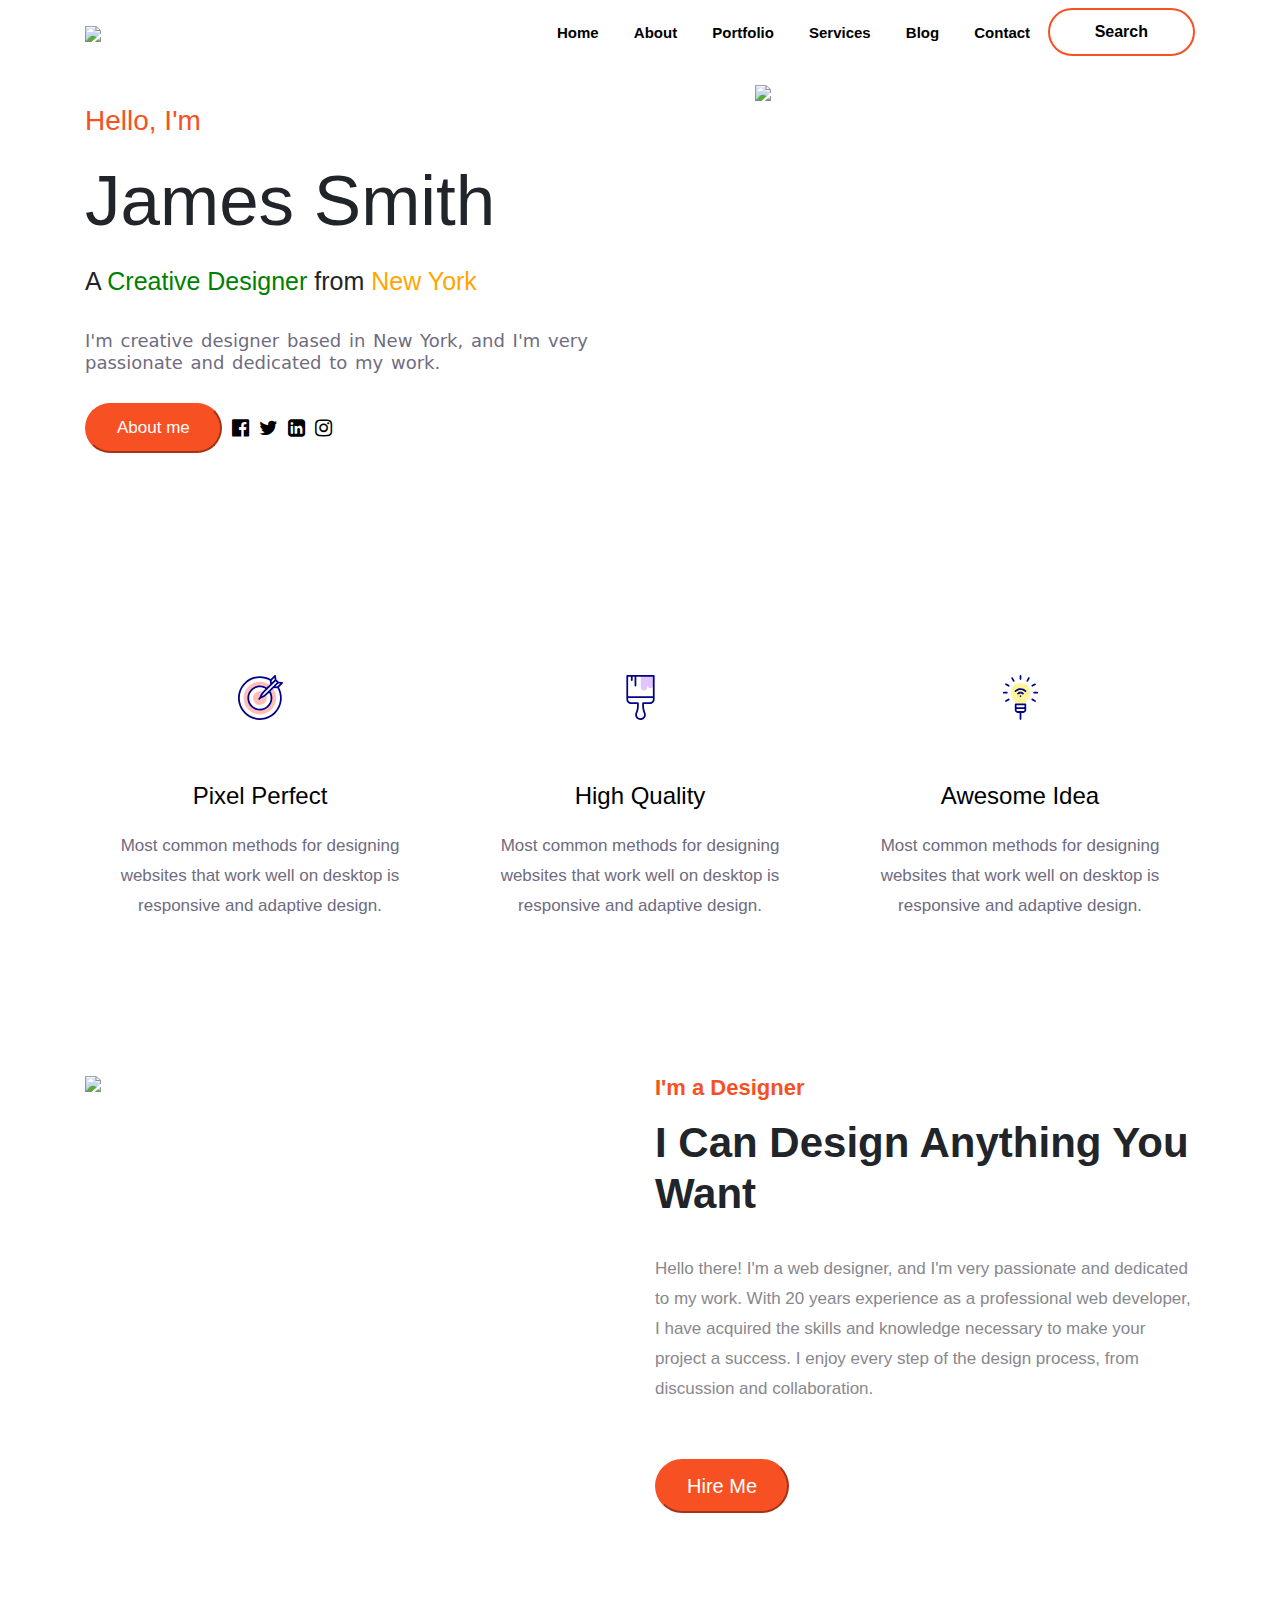
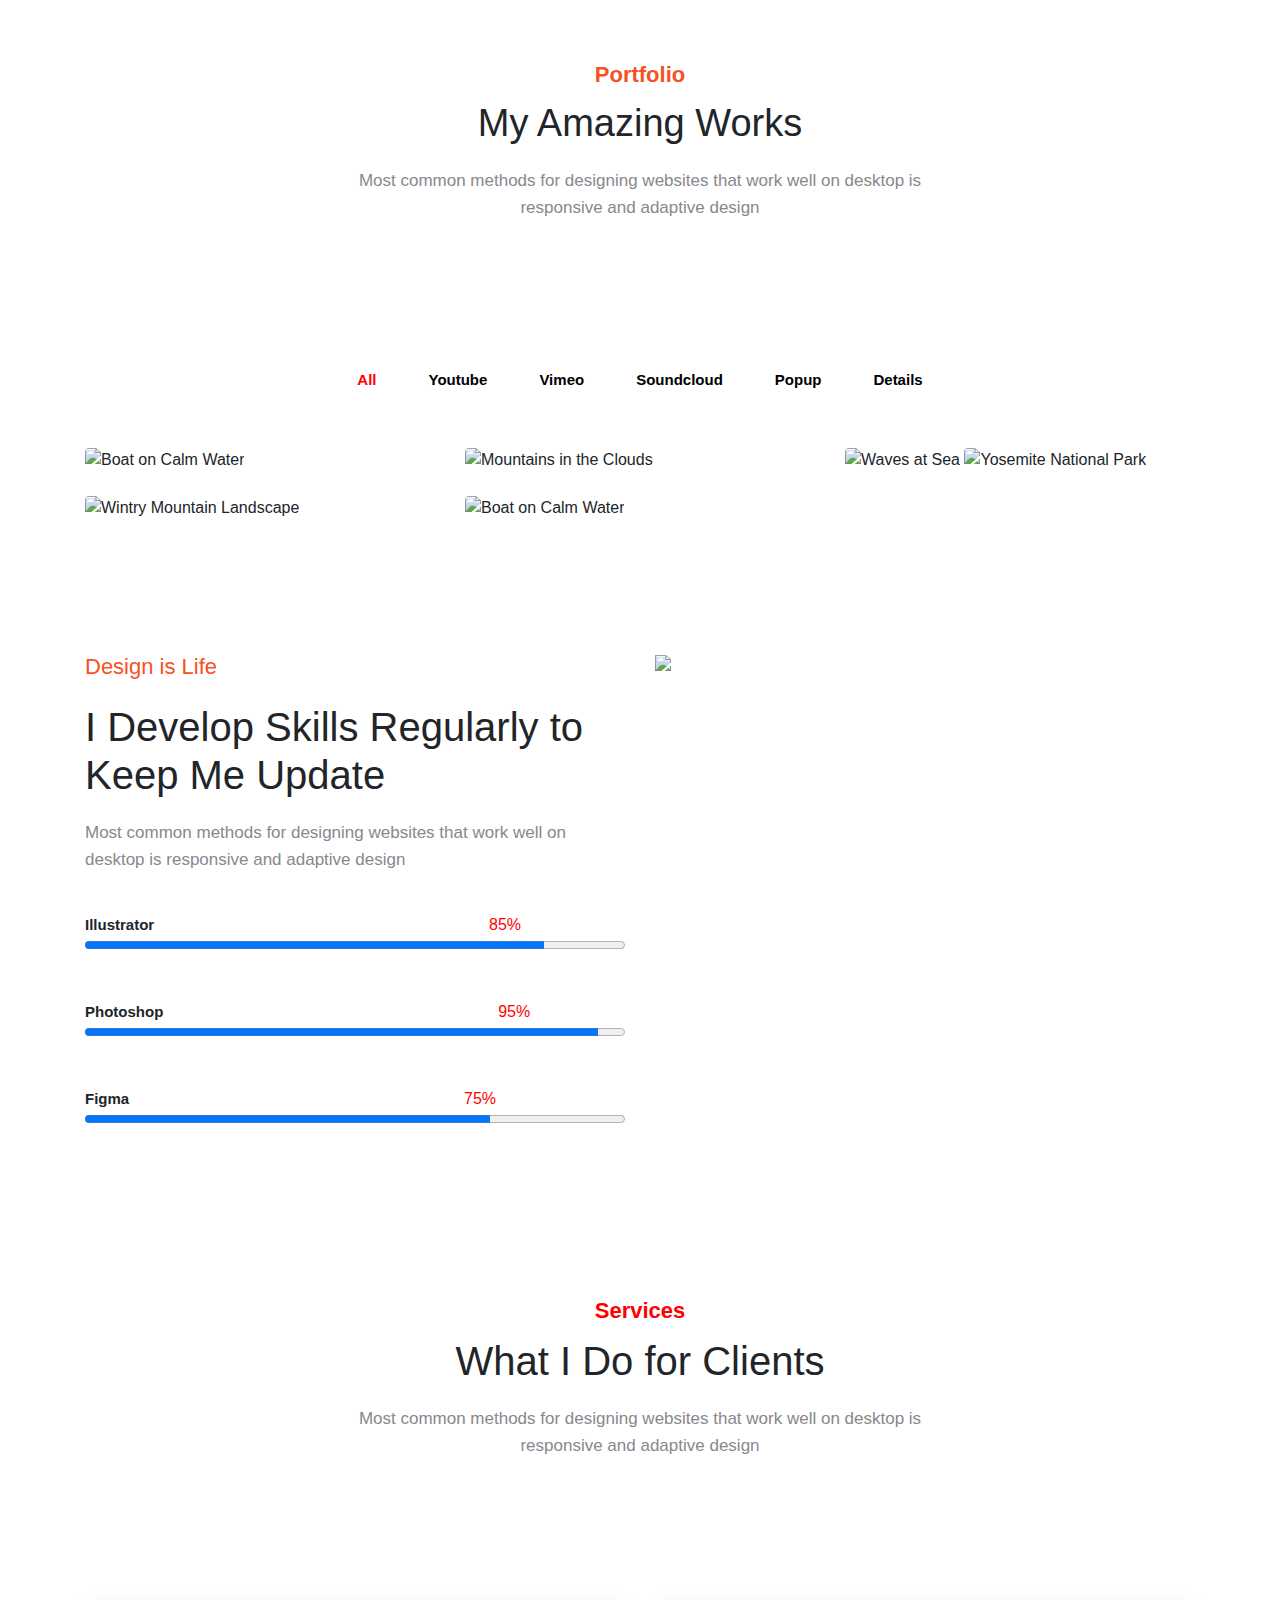
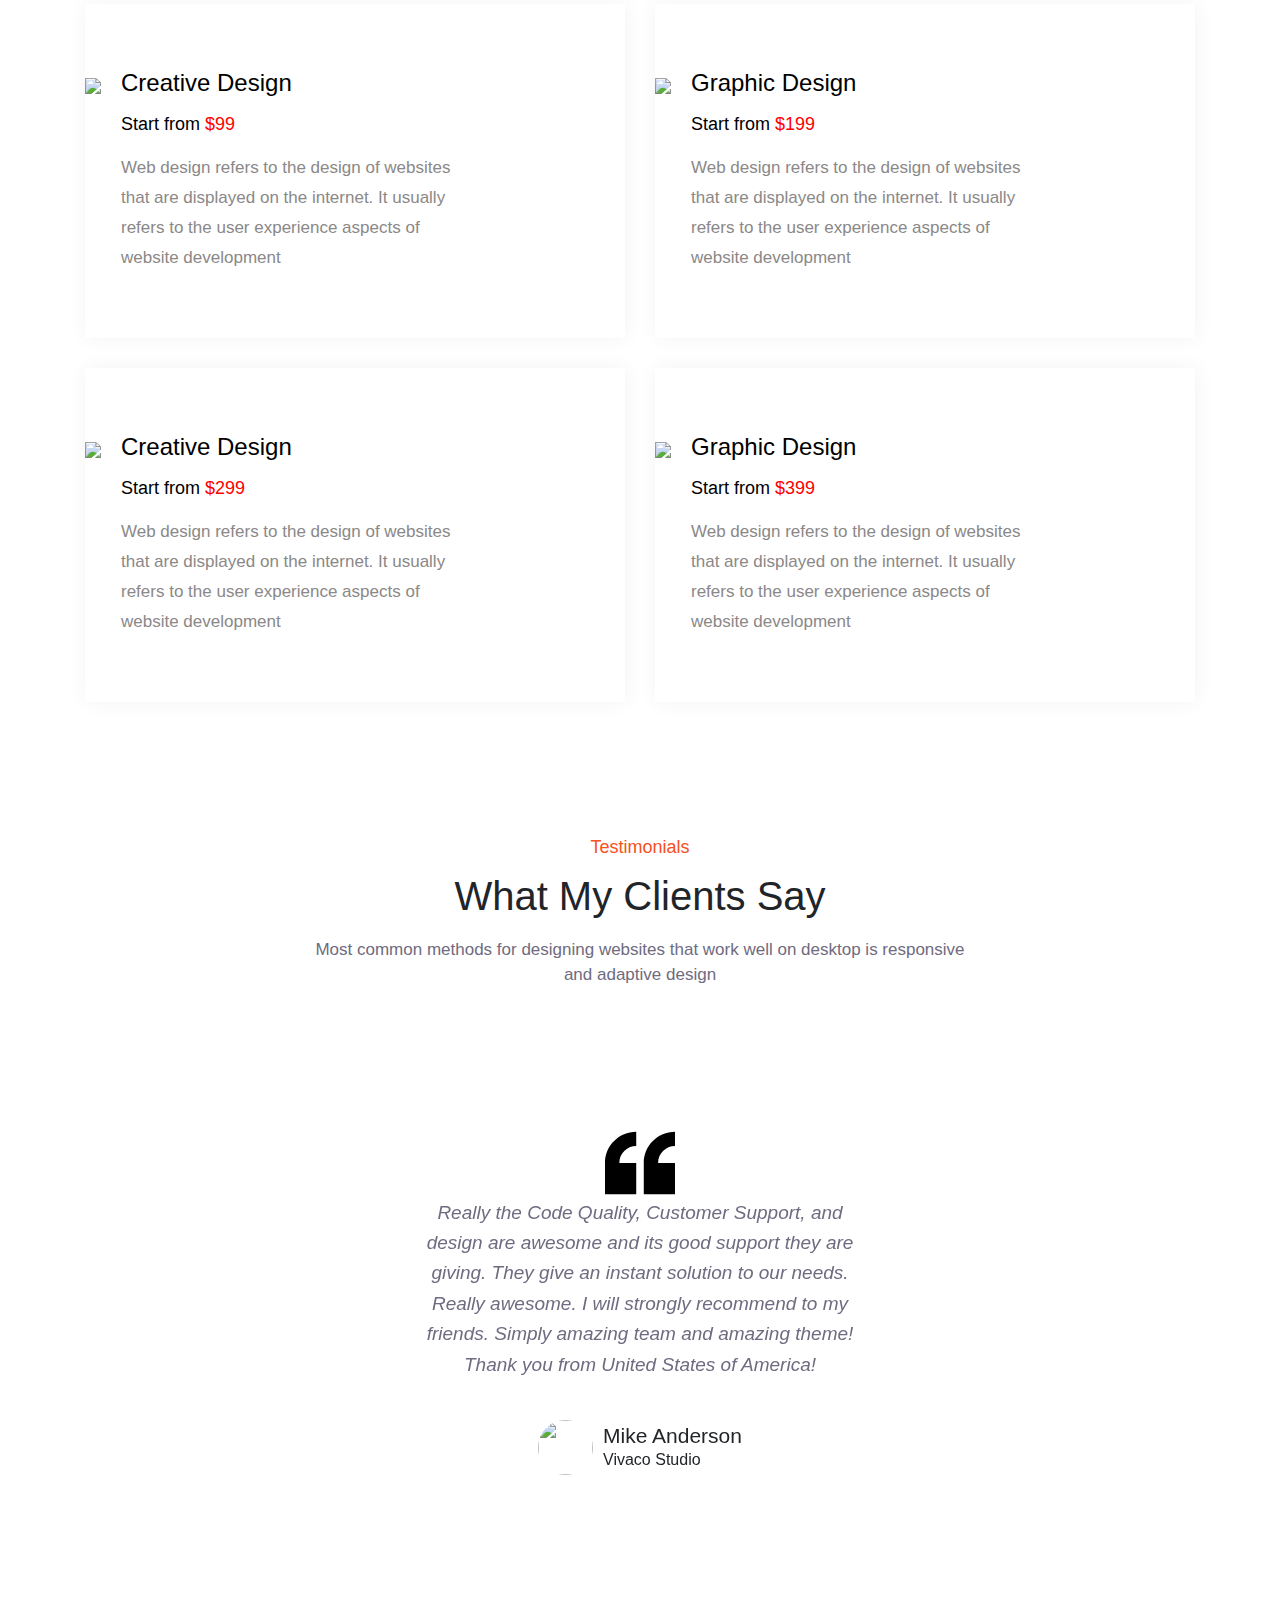
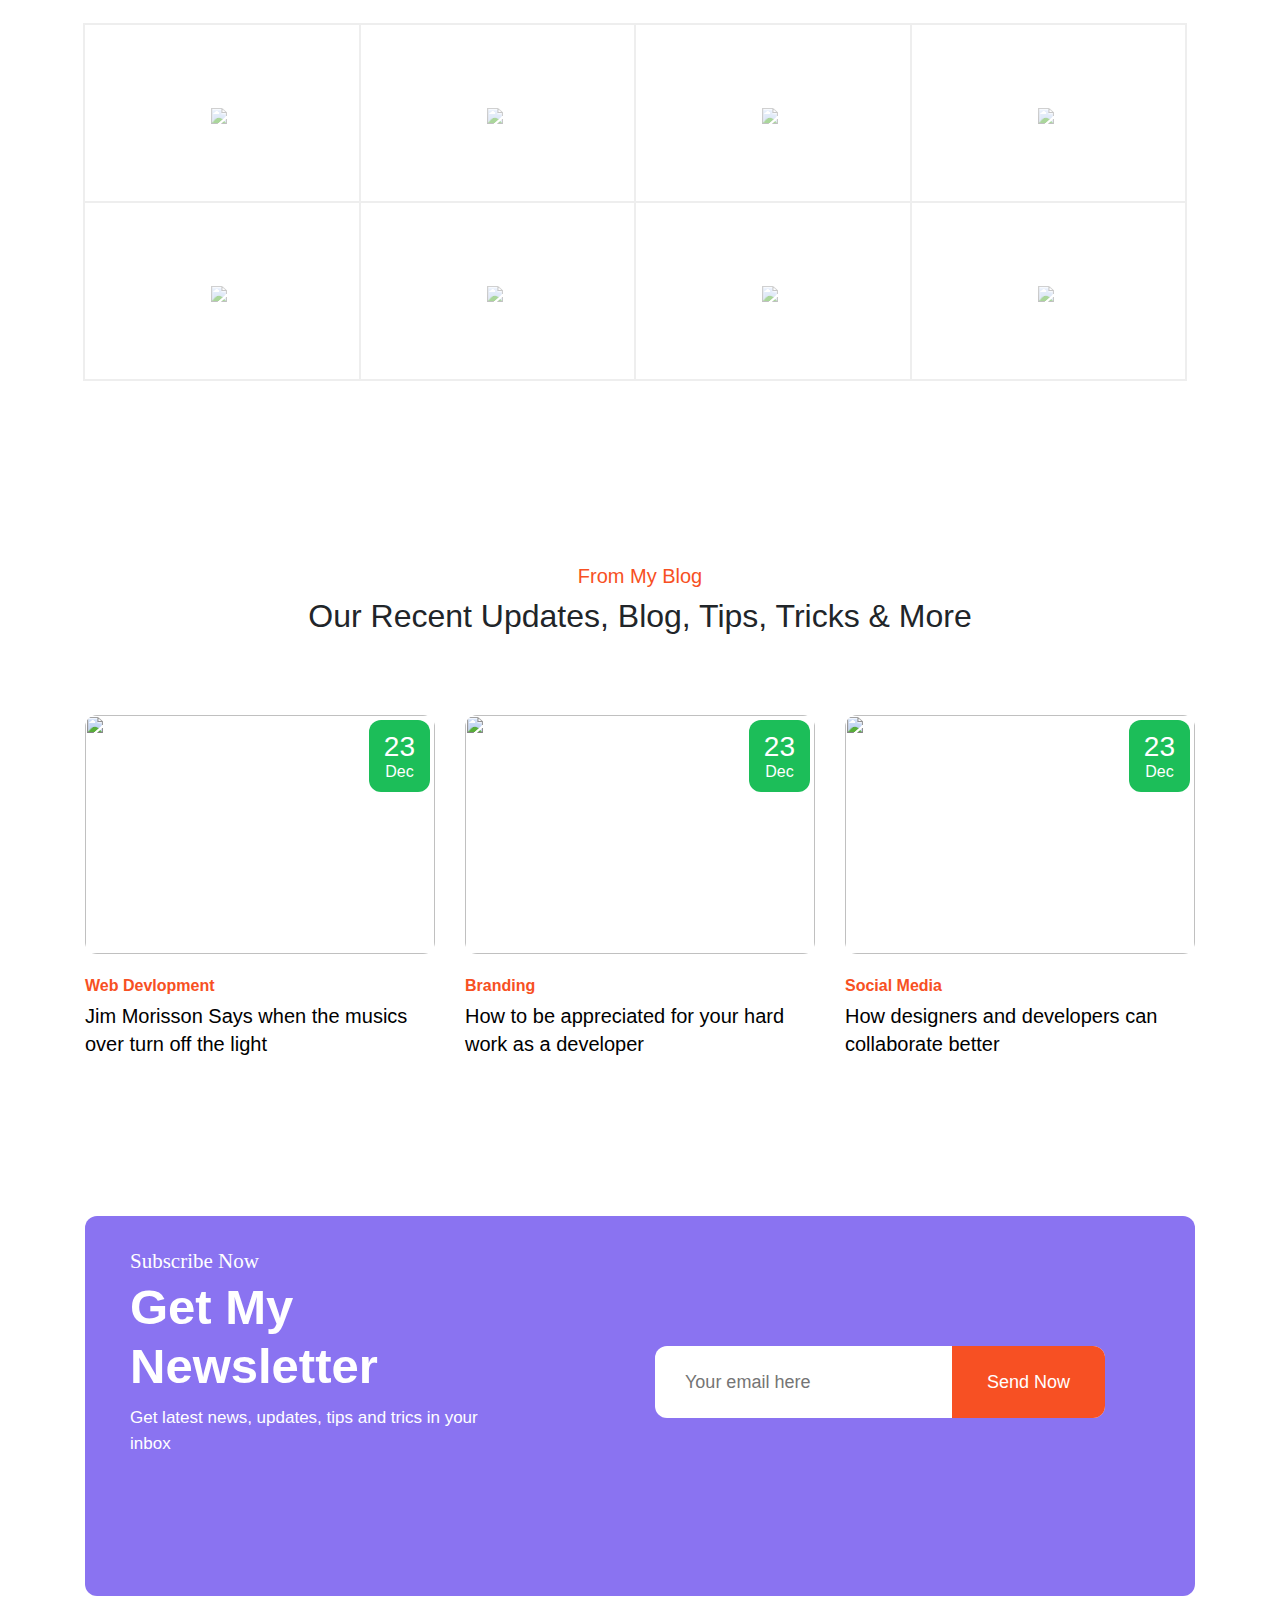
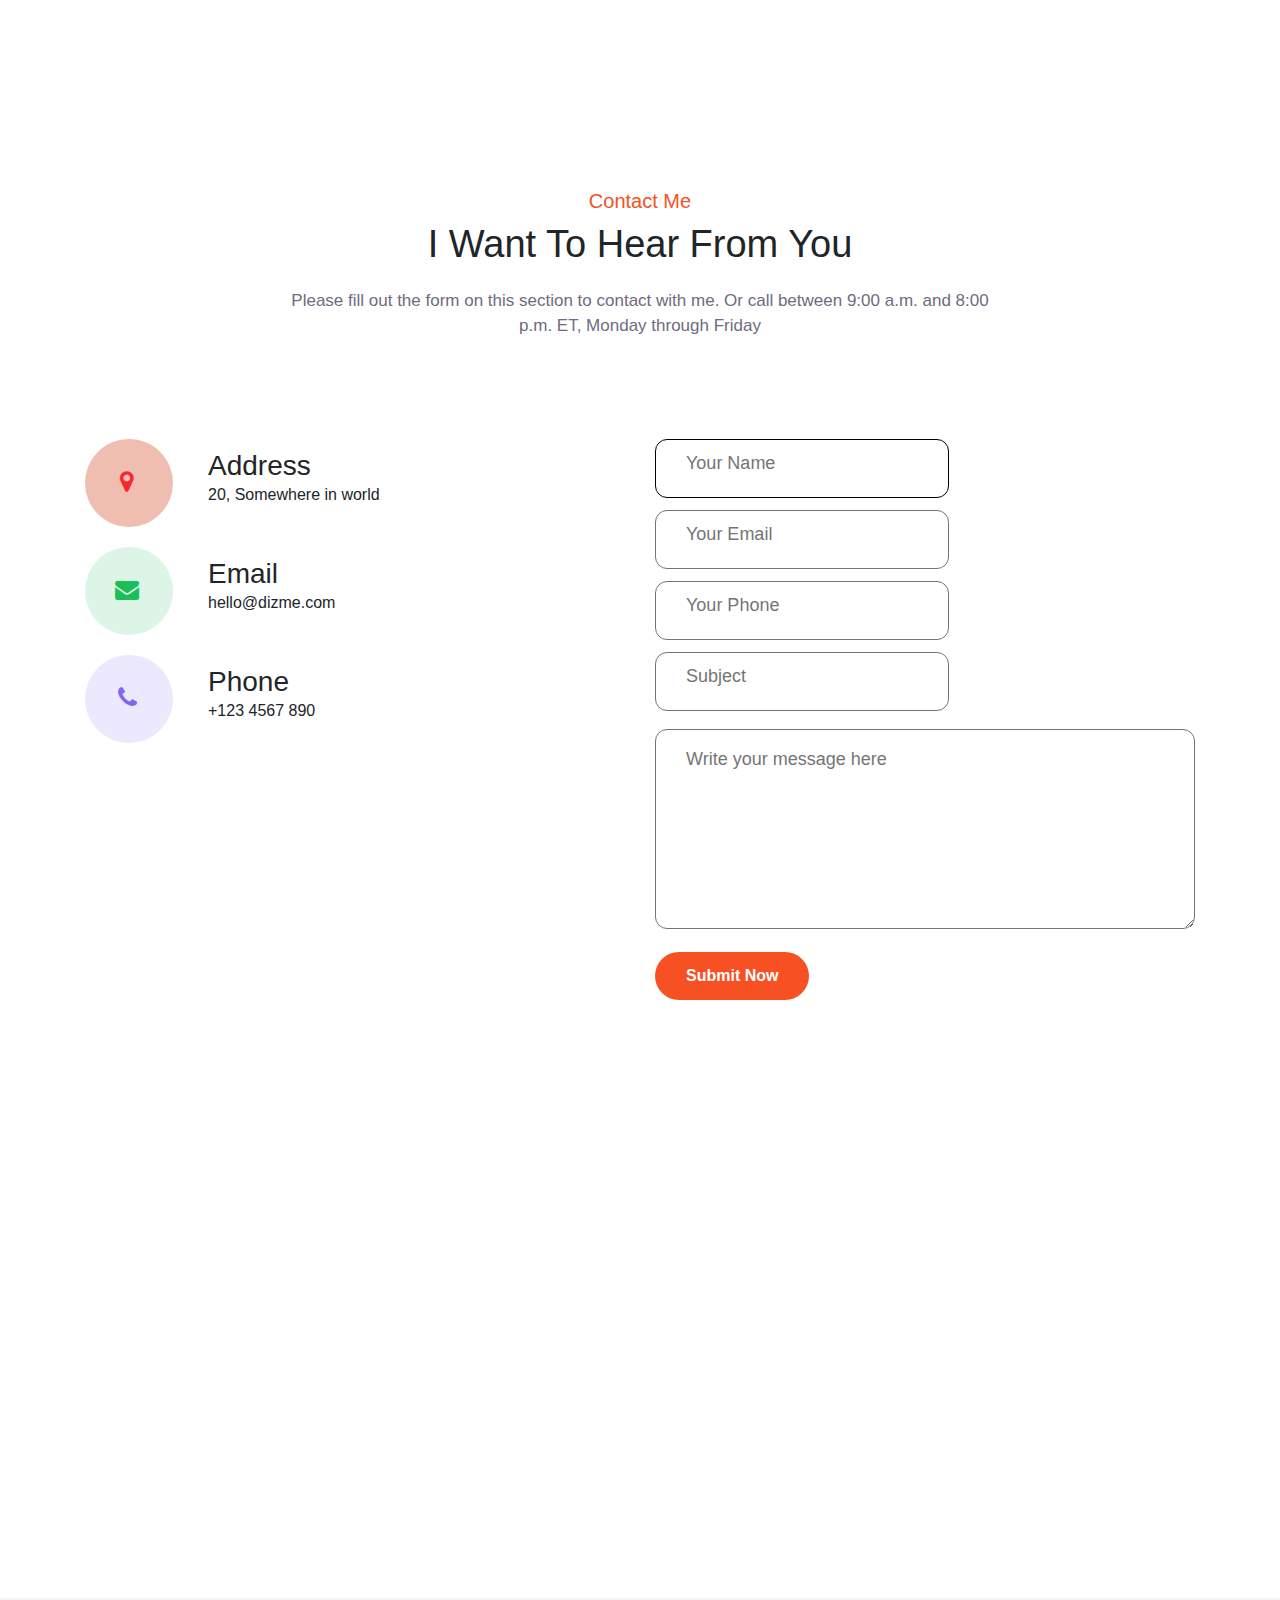
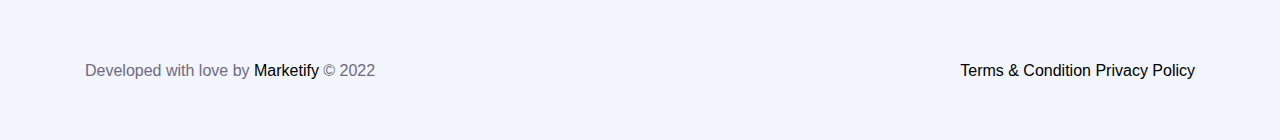
==== index.html @ 19fba47a "Add files via upload" ====
<!DOCTYPE html>

<head>
    <meta charset="UTF-8">
    <meta http-equiv="X-UA-Compatible" content="IE=edge">
    <meta name="viewport" content="width=device-width, initial-scale=1.0">
    <title>Document</title>

    <link rel="stylesheet" href="https://cdn.jsdelivr.net/npm/bootstrap@4.6.1/dist/css/bootstrap.min.css">
    <script src="https://cdn.jsdelivr.net/npm/jquery@3.6.0/dist/jquery.slim.min.js"></script>
    <script src="https://cdn.jsdelivr.net/npm/popper.js@1.16.1/dist/umd/popper.min.js"></script>
    <script src="https://cdn.jsdelivr.net/npm/bootstrap@4.6.1/dist/js/bootstrap.bundle.min.js"></script>
    <link rel="stylesheet" href="https://cdnjs.cloudflare.com/ajax/libs/font-awesome/4.7.0/css/font-awesome.min.css">
    <link href="./style.css" rel="stylesheet">
</head>

<body>
    <section class="allcontant ">
        <header class="hdr">
            <div class=" container">
                <nav class="navbar navbar-expand-lg navbar-light">
                    <button class="navbar-toggler" type="button" data-toggle="collapse"
                        data-target="#navbarTogglerDemo01" aria-controls="navbarTogglerDemo01" aria-expanded="false"
                        aria-label="Toggle navigation">

                        <span class="navbar-toggler-icon"></span>
                    </button>
                    <div class="collapse navbar-collapse mt-2" id="navbarTogglerDemo01">
                        <a class="navbar-brand" href="#">
                            <img src="./image/logo.png">
                        </a>

                        <ul class="navbar-nav">
                            <li class="nav-item">
                                <a class="link" href="#">Home</a>
                            </li>
                            <li class="nav-item">
                                <a class="link" href="#">About</a>
                            </li>
                            <li class="nav-item">
                                <a class="link">Portfolio</a>
                            </li>
                            <li class="nav-item">
                                <a class="link">Services</a>
                            </li>
                            <li class="nav-item">
                                <a class="link">Blog</a>
                            </li>
                            <li class="nav-item">
                                <a class="link">Contact</a>
                            </li>
                        </ul>
                        <form class="form-inline my-2 my-lg-0">
                            <button class="btn btn-outline-success my-2 my-sm-0">Search</button>
                        </form>
                    </div>

                </nav>
            </div>
        </header>
        <section class="face">
            <div class="container">

                <div class="row">
                    <div class="col-md-6 mt-5">
                        <div class="width">
                            <h3 class="orangeText">Hello, I'm</h3>
                            <h3 class="text">James Smith</h3>
                            <p class="par">
                                A
                                <span style="color:green;">Creative Designer</span>
                                from
                                <span style="color:orange;">New York</span>
                            </p>
                            <p class="crative">I'm creative designer based in New York, and I'm very passionate and
                                dedicated to my work.</p>
                            <div class="scndmain">
                                <div class="secondbutton">
                                    <button class="tbotton">
                                        <a class="about" href="#">About me</a>
                                    </button>
                                </div>
                                <div class="new">
                                    <ul class="icons">
                                        <li class="facbook"><a href="#"><i class="fa fa-facebook-official"
                                                    aria-hidden="true"></i></a></li>
                                        <li class="facbook"><a href=""><i class="fa fa-twitter"
                                                    aria-hidden="true"></i></a>
                                        </li>
                                        <li class="facbook"><a href=""><i class="fa fa-linkedin-square"
                                                    aria-hidden="true"></i></a></li>
                                        <li class="facbook"><a href=""><i class="fa fa-instagram"
                                                    aria-hidden="true"></i></a>
                                        </li>
                                    </ul>
                                </div>
                            </div>
                        </div>
                    </div>
                    <div class="col-md-6 mt-4 ">
                        <div class="tar">
                            <img class="boy" src="image/avatar.png">
                        </div>
                    </div>
                </div>

            </div>
        </section>
    </section>
    <section class="sectionthree">
        <div class="container">
            <div class="row">
                <div class="col-sm-4">
                    <div class="box-1">
                        <div class="ico">
                            <span class="boxicon">

                                <svg xmlns="http://www.w3.org/2000/svg" id="Capa_1" enable-background="new 0 0 512 512"
                                    height="45" viewBox="0 0 512 512" width="45" class="svg replaced-svg">
                                    <g>
                                        <g fill="#ffbdbc">
                                            <path
                                                d="m355.718 184.856c16 21.831 25.456 48.734 25.456 77.801 0 72.781-59.28 131.993-132.146 131.993s-132.146-59.212-132.146-131.993 59.28-131.993 132.146-131.993c29.416 0 56.617 9.65 78.598 25.947l38.065-38.021c-31.897-25.82-72.503-41.306-116.663-41.306-102.333 0-185.587 83.158-185.587 185.373s83.254 185.373 185.587 185.373 185.587-83.158 185.587-185.373c0-43.796-15.285-84.093-40.805-115.849z">
                                            </path>
                                            <path
                                                d="m253.34 258.964c7.527-23.543 19.843-45.232 36.132-63.726-11.827-7.105-25.666-11.194-40.444-11.194-43.398 0-78.704 35.266-78.704 78.614 0 43.347 35.307 78.614 78.704 78.614s78.704-35.266 78.704-78.614c0-14.446-3.922-27.995-10.757-39.64-18.479 16.198-40.134 28.45-63.635 35.946z">
                                            </path>
                                        </g>
                                        <g>
                                            <path
                                                d="m509.067 97.566c2.717-2.714 3.64-6.745 2.374-10.371s-4.496-6.206-8.312-6.641l-40.436-4.595-26.15-26.12-4.6-40.379c-.435-3.813-3.013-7.042-6.636-8.308-3.625-1.27-7.651-.346-10.367 2.364l-39.563 39.518c-1.098 1.097-2.13 2.242-3.094 3.431-37.428-21.326-79.858-32.56-123.255-32.56-66.516 0-129.051 25.873-176.086 72.854-47.037 46.984-72.942 109.453-72.942 175.899s25.905 128.915 72.942 175.898c47.035 46.98 109.57 72.854 176.086 72.854s129.051-25.873 176.086-72.854c47.037-46.983 72.942-109.452 72.942-175.898 0-43.043-11.093-85.149-32.157-122.348 1.25-1.002 2.454-2.078 3.604-3.227zm-53.698 25.367c-5.112 5.107-12.162 7.577-19.354 6.752l-9.797-1.113 32.925-32.887 21.105 2.398zm-136.954 85.048c-13.718 13.702-29.822 24.988-47.351 33.273 8.293-17.499 19.589-33.578 33.302-47.274l124.092-123.949 14.034 14.017zm-73.836 45.602c-.02.02-.04.039-.06.059l-10.671 10.658c-3.907 3.903-3.911 10.235-.008 14.143 1.953 1.955 4.514 2.933 7.075 2.933 2.558 0 5.115-.975 7.067-2.925l10.671-10.659c.021-.021.041-.042.062-.063 27.698-9.239 53.183-24.97 73.835-45.597l21.589-21.564c11.172 18.766 17.035 40.045 17.035 62.091 0 67.268-54.794 121.993-122.146 121.993s-122.146-54.726-122.146-121.993 54.794-121.993 122.146-121.993c22.406 0 43.961 6.01 62.928 17.465l-21.725 21.7c-20.651 20.626-36.401 46.083-45.652 73.752zm169.838-221.275 2.4 21.081-32.945 32.907-1.116-9.801c-.815-7.169 1.646-14.208 6.756-19.312zm63.64 230.35c0 126.134-102.741 228.752-229.028 228.752s-229.029-102.618-229.029-228.752c0-126.135 102.741-228.753 229.028-228.753 40.386 0 79.854 10.571 114.561 30.63-1 4.602-1.254 9.397-.705 14.224v.001l2.915 25.589-39.327 39.282c-23.073-15.048-49.698-22.965-77.444-22.965-78.379 0-142.146 63.698-142.146 141.993s63.767 141.993 142.146 141.993 142.146-63.698 142.146-141.993c0-27.371-7.762-53.728-22.503-76.606l39.453-39.407 25.633 2.912v.001c1.674.189 3.341.283 5 .283 3.055 0 6.075-.319 9.017-.941 19.832 34.503 30.283 73.684 30.283 113.757z"
                                                fill="#020288"></path>
                                        </g>
                                    </g>
                                </svg>
                            </span>
                        </div>
                        <h4 class="pixel">Pixel Perfect</h4>
                        <div class="test">
                            <p class="well">Most common methods for designing websites that work well on desktop is
                                responsive and adaptive design.</p>
                        </div>
                    </div>
                </div>
                <div class="col-sm-4">
                    <div class="box-1">
                        <div class="icon-2">
                            <span class="boxicontwo">

                                <svg xmlns="http://www.w3.org/2000/svg" id="Capa_1" enable-background="new 0 0 512 512"
                                    height="45" viewBox="0 0 512 512" width="45" class="svg replaced-svg">
                                    <g>
                                        <g>
                                            <path
                                                d="m259.24 10v129.488c0 20.226 16.507 36.623 36.869 36.623 20.362 0 36.869-16.397 36.869-36.623v-25.265c0 20.226 16.507 36.623 36.869 36.623 20.362 0 36.869-16.397 36.869-36.623v-104.223z"
                                                fill="#e2c4ff"></path>
                                        </g>
                                        <g>
                                            <path
                                                d="m406.715 0h-301.43c-5.522 0-10 4.478-10 10v265.095c0 30.561 25.039 55.424 55.816 55.424h65.657v19.147c0 22.644-5.125 55.535-14.92 74.587-4.886 9.503-7.138 20.21-6.513 30.964 1.778 30.614 27.362 55.536 58.244 56.735.825.032 1.646.048 2.467.048 15.875 0 30.798-5.984 42.249-17 11.925-11.47 18.491-26.862 18.491-43.344 0-9.146-2.011-17.935-5.978-26.124-10.105-20.863-15.559-54.661-15.559-75.87v-19.144h65.657c30.777 0 55.816-24.863 55.816-55.424v-265.094c.003-5.522-4.475-10-9.997-10zm-291.43 20h31.408v38.517c0 5.522 4.478 10 10 10s10-4.478 10-10v-38.517h21.862v101.109c0 5.522 4.478 10 10 10s10-4.478 10-10v-101.109h188.159v222.786h-281.43v-222.786zm281.43 255.095c0 19.533-16.067 35.424-35.816 35.424h-75.657c-5.522 0-10 4.478-10 10v29.144c0 24.021 6.031 60.79 17.559 84.589 2.64 5.448 3.978 11.305 3.978 17.405 0 10.991-4.388 21.266-12.355 28.93-8.088 7.78-18.791 11.808-30.074 11.382-20.712-.805-37.867-17.457-39.055-37.911-.418-7.188 1.08-14.332 4.333-20.659 11.771-22.896 17.133-59.454 17.133-83.731v-29.147c0-5.522-4.478-10-10-10h-75.657c-19.749 0-35.816-15.891-35.816-35.424v-12.309h281.43v12.307z"
                                                fill="#020288"></path>
                                        </g>
                                    </g>
                                </svg>
                            </span>
                        </div>
                        <h4 class="pixel">High Quality</h4>
                        <div class="test">
                            <p class="well">Most common methods for designing websites that work well on desktop is
                                responsive and adaptive design.</p>
                        </div>
                    </div>
                </div>
                <div class="col-sm-4">
                    <div class="box-1">
                        <div class="icon-3">
                            <span class="boxiconthree">

                                <svg xmlns="http://www.w3.org/2000/svg" id="Capa_1"
                                    enable-background="new 0 0 512.001 512.001" height="45"
                                    viewBox="0 0 512.001 512.001" width="45" class="svg replaced-svg">
                                    <g>
                                        <path clip-rule="evenodd"
                                            d="m311.033 333.001c0-20.491 2.941-26.562 32.531-65.373 54.987-70.488 2.787-177.518-87.533-176.626-90.312-.878-142.527 106.131-87.528 176.627 29.589 38.81 32.529 44.881 32.529 65.372z"
                                            fill="#fff69b" fill-rule="evenodd"></path>
                                        <g fill="#020288">
                                            <path
                                                d="m311.033 323.001h-110c-5.523 0-10 4.477-10 10v66c0 17.645 14.355 32 32 32h23v71c0 5.523 4.477 10 10 10s10-4.477 10-10v-71h23c17.645 0 32-14.355 32-32v-66c0-5.523-4.477-10-10-10zm-10 20v24h-90v-24zm-12 68h-66c-6.617 0-12-5.383-12-12v-12h90v12c0 6.617-5.384 12-12 12z">
                                            </path>
                                            <path
                                                d="m256.033 151.001c-24.04 0-46.641 9.362-63.64 26.361-3.905 3.905-3.905 10.237 0 14.142s10.237 3.905 14.142 0c26.055-27.156 72.94-27.155 98.994.001 1.953 1.952 4.512 2.928 7.071 2.928 8.68.154 13.409-10.92 7.071-17.071-16.997-16.999-39.598-26.361-63.638-26.361z">
                                            </path>
                                            <path
                                                d="m284.317 222.716c8.692.152 13.402-10.922 7.071-17.071-18.611-19.395-52.1-19.396-70.711.001-9.031 9.679 4.452 23.18 14.143 14.142 5.666-5.666 13.199-8.787 21.213-8.787s15.547 3.121 21.213 8.787c1.952 1.952 4.512 2.928 7.071 2.928z">
                                            </path>
                                            <path
                                                d="m246.029 241.001c0 5.526 4.482 10.005 10.008 10 13.25-.491 13.239-19.514-.008-20-5.523 0-10 4.477-10 10z">
                                            </path>
                                            <path
                                                d="m256.033 56c5.523 0 10-4.477 10-10v-36c0-5.523-4.477-10-10-10s-10 4.477-10 10v36c0 5.523 4.477 10 10 10z">
                                            </path>
                                            <path
                                                d="m356.533 26.929c-4.781-2.762-10.898-1.123-13.66 3.66l-18 31.178c-2.762 4.783-1.123 10.899 3.66 13.66 4.698 2.737 10.883 1.166 13.66-3.66 0 0 18-31.178 18-31.178 2.762-4.783 1.123-10.899-3.66-13.66z">
                                            </path>
                                            <path
                                                d="m390.276 133.502c1.696 0 3.416-.433 4.991-1.342l31.177-18c11.229-7.003 1.698-23.548-10-17.32 0 0-31.177 18-31.177 18-8.844 5.172-5.086 18.657 5.009 18.662z">
                                            </path>
                                            <path
                                                d="m447.034 191.001h-36c-13.241.486-13.256 19.509 0 20h36c13.24-.486 13.255-19.509 0-20z">
                                            </path>
                                            <path
                                                d="m426.444 287.841-31.177-18c-4.783-2.763-10.898-1.123-13.66 3.66s-1.123 10.899 3.66 13.66l31.177 18c1.575.91 3.294 1.342 4.991 1.342 10.086-.006 13.861-13.483 5.009-18.662z">
                                            </path>
                                            <path
                                                d="m169.192 30.589c-7.004-11.229-23.546-1.699-17.32 10 0 0 18 31.178 18 31.178 7.047 11.255 23.54 1.655 17.32-10 .001 0-18-31.178-18-31.178z">
                                            </path>
                                            <path
                                                d="m126.798 114.84-31.177-18c-4.781-2.76-10.898-1.123-13.66 3.66s-1.123 10.899 3.66 13.66l31.177 18c1.575.91 3.294 1.342 4.991 1.342 10.086-.006 13.862-13.482 5.009-18.662z">
                                            </path>
                                            <path
                                                d="m111.032 201.001c0-5.523-4.477-10-10-10h-36c-5.523 0-10 4.477-10 10s4.477 10 10 10h36c5.523 0 10-4.477 10-10z">
                                            </path>
                                            <path
                                                d="m116.798 269.841-31.177 18c-11.257 7.043-1.646 23.545 10 17.32 0 0 31.177-18 31.177-18 11.229-7.003 1.699-23.547-10-17.32z">
                                            </path>
                                        </g>
                                    </g>
                                </svg>
                            </span>
                        </div>
                        <h4 class="pixel">Awesome Idea</h4>
                        <div class="test">
                            <p class="well">Most common methods for designing websites that work well on desktop is
                                responsive and adaptive design.</p>
                        </div>
                    </div>
                </div>
            </div>
        </div>
    </section>
    <section class="top">
        <div class="mainwrapper">
            <div class="container">
                <div class="row">
                    <div class="col-md-6 N">
                        <img class="laptop" src="./image/1 (1).jpg">
                    </div>
                    <div class="col-md-6 M">
                        <span class="spa">I'm a Designer</span>
                        <h3 class="design">I Can Design Anything You Want</h3>
                        <p class="hello">Hello there! I'm a web designer, and I'm very passionate and dedicated to my
                            work. With 20 years experience as a professional web developer, I have acquired the skills
                            and knowledge necessary to make your project a success. I enjoy every step of the design
                            process, from discussion and collaboration.</p>
                        <div class="hire">
                            <button class="hirebtn"><a class="m" href="#">Hire Me</a></button>
                        </div>
                    </div>
                </div>
            </div>
        </div>
    </section>
    <section class="trow">
        <div class="padding">
            <div class="container">
                <div class="row">
                    <div class="col-md-12">
                        <div class="center">
                            <span class="cen">Portfolio</span>
                            <h3 class="work">My Amazing Works</h3>
                            <p class="most">Most common methods for designing websites that work well on desktop is
                                responsive and adaptive design</p>
                        </div>
                    </div>
                </div>
                <div class="row">
                    <div class="col-md-12 six">
                        <div class="allborder">
                            <ul class="nav nav-tabs" id="myTab" role="tablist">
                                <li class="nav-item " role="presentation">
                                    <a style="color:red" class="nav-link active" id="all-tab" data-toggle="tab"
                                        href="#all" role="tab" aria-controls="all" aria-selected="true">All</a>
                                </li>
                                <li class="nav-item" role="presentation">
                                    <a class="nav-link" id="youtube-tab" data-toggle="tab" href="#youtube" role="tab"
                                        aria-controls="youtube" aria-selected="false">Youtube</a>
                                </li>
                                <li class="nav-item" role="presentation">
                                    <a class="nav-link" id="vimeo-tab" data-toggle="tab" href="#vimeo" role="tab"
                                        aria-controls="vimeo" aria-selected="false">Vimeo</a>
                                </li>
                                <li class="nav-item" role="presentation">
                                    <a class="nav-link" id="soundcloud-tab" data-toggle="tab" href="#soundcloud"
                                        role="tab" aria-controls="soundcloud" aria-selected="false">Soundcloud</a>
                                </li>
                                <li class="nav-item" role="presentation">
                                    <a class="nav-link" id="popup-tab" data-toggle="tab" href="#popup" role="tab"
                                        aria-controls="popup" aria-selected="false">Popup</a>
                                </li>
                                <li class="nav-item" role="presentation">
                                    <a class="nav-link" id="details-tab" data-toggle="tab" href="#details" role="tab"
                                        aria-controls="details" aria-selected="false">Details</a>
                                </li>
                            </ul>
                        </div>
                        <div class="tab-content active" id="myTabContent">
                            <div class="tab-pane active" id="all" role="tabpanel" aria-labelledby="all-tab">
                                <!-- gallary-->
                                <div class="row">
                                    <div class="col-lg-4 col-md-12 mb-4 mb-lg-0">
                                        <img src="./image/star.jpg" class="w-100 shadow-1-strong rounded mb-4"
                                            alt="Boat on Calm Water" />

                                        <img src="./image/gol.jpg" class="w-100 shadow-1-strong rounded mb-4"
                                            alt="Wintry Mountain Landscape" />
                                    </div>

                                    <div class="col-lg-4 mb-4 mb-lg-0">
                                        <img src="./image/egg.jpg" class="w-100 shadow-1-strong rounded mb-4"
                                            alt="Mountains in the Clouds" />

                                        <img src="./image/black.jpg" class="w-100 shadow-1-strong rounded mb-4 up"
                                            alt="Boat on Calm Water" />
                                    </div>

                                    <div class="col-lg-4 mb-4 mb-lg-0">
                                        <img src="./image/bhoot.jpg" class="w-100 shadow-1-strong rounded mb-4"
                                            alt="Waves at Sea" />

                                        <img src="./image/ballon.jpg"
                                            class="w-100 shadow-1-strong rounded mb-4 imgcraction"
                                            alt="Yosemite National Park" />
                                    </div>
                                </div>
                                <!-- Gallery -->
                            </div>
                            <div class="tab-pane fade" id="youtube" role="tabpanel" aria-labelledby="youtube-tab">
                                <div class="three">
                                    <img class="star" src="image/star.jpg">

                                </div>
                            </div>
                            <div class="tab-pane fade" id="vimeo" role="tabpanel" aria-labelledby="vimeo-tab">
                                <div class="four">
                                    <img class="star" src="./image/bhoot.jpg">
                                    <img class="star" src="./image/gol.jpg">
                                </div>
                            </div>
                            <div class="tab-pane fade" id="soundcloud" role="tabpanel" aria-labelledby="soundcloud-tab">
                                <div class="five">
                                    <img class="star" src="./image/ballon.jpg">
                                    <img class="star" src="./image/black.jpg">
                                </div>
                            </div>
                            <div class="tab-pane fade" id="popup" role="tabpanel" aria-labelledby="popup-tab">
                                <div class="seven">
                                    <img class="star" src="./image/black.jpg">
                                    <img class="star" src="./image/gol.jpg">
                                </div>
                            </div>
                            <div class="tab-pane fade" id="details" role="tabpanel" aria-labelledby="details-tab">
                                <div class="eight">
                                    <img class="star" src="./image/egg.jpg">
                                    <img class="star" src="./image/black.jpg">

                                </div>
                            </div>
                        </div>
                    </div>
                </div>
            </div>
        </div>
    </section>
    <section class="char">
        <div class="container">
            <div class="row">
                <div class="col-md-6 part">
                    <div class="design-down">
                        <span class="life">
                            Design is Life
                        </span>
                        <h1 class="skill">I Develop Skills Regularly to Keep Me Update</h1>
                        <p class="most">Most common methods for designing websites that work well on desktop is
                            responsive
                            and adaptive design
                        </p>
                        <div class="value">
                            <span>
                                <span class="label opened">Illustrator</span><span class="number"
                                    style="right: 15%;">85%</span>
                                <progress id="file" value="85" max="100"> 85% </progress>
                            </span>
                            <span>
                                <span class="label opened">Photoshop</span><span class="number"
                                    style="right: 5%;">95%</span>
                                <progress id="file" value="95" max="100"> 95% </progress>
                            </span>
                            <span>
                                <span class="label opened">Figma</span><span class="number"
                                    style="right: 25%;">75%</span>
                                <progress id="file" value="75" max="100"> 75% </progress>
                            </span>
                        </div>
                    </div>



                </div>
                <div class="col-md-6">
                    <div class="girl">
                        <img class="laptop" src="./image/laptop.jpg">
                    </div>
                </div>
            </div>
            <div class="some">
                <div class="row common">
                    <div class="col-md-12">
                        <span class="ser">Services</span>
                        <h2 class="for">What I Do for Clients</h2>
                        <p class="most">Most common methods for designing websites that work well on desktop is
                            responsive and adaptive design</p>
                    </div>
                </div>
            </div>
        </div>
        <div class="maincard">
            <div class="container">
                <a class="dibba" href="#">
                    <div class="row">
                        <div class="col-md-6">
                            <div class="form">
                                <div class="luck">
                                    <img class="orang" src="./image/orange.png">
                                </div>
                                <div class="png">
                                    <h4 class="creat">Creative Design</h4>
                                    <span class="from">Start from
                                        <span style="color:red">$99</span>
                                    </span>
                                    <p class="web">Web design refers to the design of websites that are displayed on
                                        the
                                        internet. It usually refers to the user experience aspects of website
                                        development
                                    </p>
                                </div>
                            </div>
                        </div>
                        <div class="col-md-6">
                            <div class="form">
                                <div class="luck">
                                    <img class="orang" src="./image/green.png">
                                </div>
                                <div class="png">
                                    <h4 class="creat">Graphic Design</h4>
                                    <span class="from">Start from
                                        <span style="color:red">$199</span>
                                    </span>
                                    <p class="web">Web design refers to the design of websites that are displayed on
                                        the
                                        internet. It usually refers to the user experience aspects of website
                                        development
                                    </p>
                                </div>
                            </div>
                        </div>
                    </div>
                    <div class="row">
                        <div class="col-md-6">
                            <div class="form">
                                <div class="luck">
                                    <img class="orang" src="./image/jamni.png">
                                </div>
                                <div class="png">
                                    <h4 class="creat">Creative Design</h4>
                                    <span class="from">Start from
                                        <span style="color:red">$299</span>
                                    </span>
                                    <p class="web">Web design refers to the design of websites that are displayed on
                                        the
                                        internet. It usually refers to the user experience aspects of website
                                        development
                                    </p>
                                </div>
                            </div>
                        </div>
                        <div class="col-md-6 ">
                            <div class="form">
                                <div class="luck">
                                    <img class="orang" src="./image/lite.png">
                                </div>
                                <div class="png">
                                    <h4 class="creat">Graphic Design</h4>
                                    <span class="from">Start from
                                        <span style="color:red">$399</span>
                                    </span>
                                    <p class="web">Web design refers to the design of websites that are displayed on
                                        the
                                        internet. It usually refers to the user experience aspects of website
                                        development
                                    </p>
                                </div>
                            </div>
                        </div>
                    </div>
                </a>
            </div>
        </div>
    </section>
    <section class="learn">
        <div class="container">
            <div class="row">
                <div class="col-md-12">
                    <span class="test">Testimonials</span>
                    <h3 class="say">What My Clients Say</h3>
                    <p class="well">Most common methods for designing websites that work well on desktop is responsive
                        and adaptive design</p>
                </div>
            </div>
        </div>
    </section>
    <section class="crousel">
        <div class="container">
            <div class="row">
                <div class="col-md-12">
                    <div class="con">
                        <svg xmlns="http://www.w3.org/2000/svg" xmlns:xlink="http://www.w3.org/1999/xlink" version="1.1"
                            id="Layer_1" x="0px" y="0px" width="70px" height="70px" viewBox="796 698 200 200"
                            enable-background="new 796 698 200 200" xml:space="preserve" class="svg replaced-svg">
                            <g>
                                <path
                                    d="M885.208,749.739v-40.948C836.019,708.791,796,748.81,796,798v89.209h89.208V798h-48.26   C836.948,771.39,858.598,749.739,885.208,749.739z">
                                </path>
                                <path
                                    d="M996,749.739v-40.948c-49.19,0-89.209,40.019-89.209,89.209v89.209H996V798h-48.26   C947.74,771.39,969.39,749.739,996,749.739z">
                                </path>
                            </g>
                        </svg>
                    </div>
                    <div id="demo" class="carousel slide" data-ride="carousel">

                        <!-- Indicators -->
                        <ul class="carousel-indicators">
                            <li data-target="#demo" data-slide-to="0" class="active"></li>
                            <li data-target="#demo" data-slide-to="1"></li>
                            <li data-target="#demo" data-slide-to="2"></li>
                        </ul>

                        <!-- The slideshow -->
                        <div class="carousel-inner">
                            <div class="carousel-item active">
                                <p class="really">Really the Code Quality, Customer Support, and design are awesome and
                                    its good support they are giving. They give an instant solution to our needs. Really
                                    awesome. I will strongly recommend to my friends. Simply amazing team and amazing
                                    theme! Thank you from United States of America!</p>
                                <div class="shortkey">
                                    <div class="imageballon">
                                        <img class="main ballon" src="./image/pgl.jpg">
                                    </div>
                                    <div class="detail">
                                        <h3 class="keita">Mike Anderson</h3>
                                        <span class="group">Vivaco Studio</span>
                                    </div>
                                </div>
                            </div>
                            <div class="carousel-item">
                                <p class="really">Loved the template design, documentation, customizability and the
                                    customer support from Marketify team! I am a noob in programming with very little
                                    knowledge about coding but the Marketify team helped me to launch my resume website
                                    successfully. Much recommended!</p>
                                <div class="shortkey">
                                    <div class="imageballon">
                                        <img class="main ballon" src="./image/girl laugh.jpg">
                                    </div>
                                    <div class="detailmain">
                                        <h3 class="keita">Keita Smith</h3>
                                        <span class="group">ABC Group</span>
                                    </div>
                                </div>
                            </div>
                            <div class="carousel-item">
                                <p class="really">I rarely like to write reviews, but the Marketify team truly deserve a
                                    standing ovation for their customer support, customisation and most importantly,
                                    friendliness and professionalism. Many thanks once again for everything and hope
                                    that I get to deal with you again in the near future.</p>
                                <div class="shortkey">
                                    <div class="imageballon">
                                        <img class="main ballon" src="./image/alan.jpg">
                                    </div>
                                    <div class="detail">
                                        <h3 class="keita">Alan Walker</h3>
                                        <span class="group">Web Designer</span>
                                    </div>
                                </div>

                            </div>
                        </div>


                        <!-- Left and right controls -->
                        <a class="carousel-control-prev" href="#demo" data-slide="prev">
                            <span class="carousel-control-prev-icon"></span>
                        </a>
                        <a class="carousel-control-next" href="#demo" data-slide="next">
                            <span class="carousel-control-next-icon"></span>
                        </a>
                    </div>
                </div>
            </div>
        </div>
    </section>
    <section class="banner">
        <div class="container">
            <div class="row">
                <div class=col-md-12>
                    <ul class="orderd">
                        <li class="mainlist">
                            <div class="imagebox">
                                <img class="mainimg" src="./image/some.png">
                                <a class="tags" href="#"></a>
                            </div>
                        </li>
                        <li class="mainlist">
                            <div class="imagebox">
                                <img class="mainimg" src="./image/travels.png">
                                <a class="tags" href="#"></a>
                            </div>
                        </li>
                        <li class="mainlist">
                            <div class="imagebox">
                                <img class="mainimg" src="./image/leavs.png">
                                <a class="tags" href="#"></a>
                            </div>
                        </li>
                        <li class="mainlist">
                            <div class="imagebox">
                                <img class="mainimg" src="./image/shushi.png">
                                <a class="tags" href="#"></a>
                            </div>
                        </li>
                        <li class="mainlist">
                            <div class="imagebox">
                                <img class="mainimg" src="./image/travels.png">
                                <a class="tags" href="#"></a>
                            </div>
                        </li>
                        <li class="mainlist">
                            <div class="imagebox">
                                <img class="mainimg" src="./image/some.png">
                                <a class="tags" href="#"></a>
                            </div>
                        </li>
                        <li class="mainlist">
                            <div class="imagebox">
                                <img class="mainimg" src="./image/shushi.png">
                                <a class="tags" href="#"></a>
                            </div>
                        </li>
                        <li class="mainlist">
                            <div class="imagebox">
                                <img class="mainimg" src="./image/leavs.png">
                                <a class="tags" href="#"></a>
                            </div>
                        </li>
                    </ul>
                </div>
            </div>
        </div>
    </section>

    <!--  -->
    <section class="btwo">
        <div class="container">
            <div class="row">
                <div class="col-md-12">
                    <div class="spantext">
                        <span class="spantag"> From My Blog</span>
                        <h2 class="textheading">Our Recent Updates, Blog, Tips, Tricks & More</h2>
                    </div>
                </div>
            </div>
        </div>
    </section>
    <section class="secgallary">
        <div class="container">
            <div class="row">
                <div class="col-lg-4 col-md-12 mb-4 mb-lg-0">
                    <div class="bg-image hover-overlay ripple shadow-1-strong rounded" data-ripple-color="light">
                        <div class="boys">
                            <img src="./image/laptop boy.jpg" class="w-100main" />
                        </div>
                        <div class="laptopboy">
                            <h3 class="date">23</h3>
                            <span class="month">Dec</span>
                        </div>
                        <a href="#!" data-mdb-toggle="modal" data-mdb-target="#exampleModal1">
                            <div class="mask" style="background-color: rgba(251, 251, 251, 0.2);"></div>
                        </a>
                        <div class="crative">
                            <span class="devlop">
                                <a class="ment" href="#">Web Devlopment</a>
                            </span>
                            <h3 class="jim">
                                <a class="morisson" href="#">Jim Morisson Says when the musics over turn off the
                                    light</a>
                            </h3>
                        </div>
                    </div>
                </div>

                <div class="col-lg-4 mb-4 mb-lg-0">
                    <div class="bg-image hover-overlay ripple shadow-1-strong rounded" data-ripple-color="light">
                        <div class="boys">
                            <img src="./image/dantolaptp.jpg" class="w-100main" />
                        </div>
                        <div class="laptopboy">
                            <h3 class="date">23</h3>
                            <span class="month">Dec</span>
                        </div>
                        <a href="#!" data-mdb-toggle="modal" data-mdb-target="#exampleModal2">
                            <div class="mask" style="background-color: rgba(251, 251, 251, 0.2);"></div>
                        </a>
                        <div class="crative">
                            <span class="devlop">
                                <a class="ment" href="#">Branding</a>
                            </span>
                            <h3 class="jim">
                                <a class="morisson" href="#">
                                    How to be appreciated for your hard work as a developer</a>
                            </h3>
                        </div>
                    </div>
                </div>

                <div class="col-lg-4 mb-4 mb-lg-0">
                    <div class="bg-image hover-overlay ripple shadow-1-strong rounded" data-ripple-color="light">
                        <div class="boys">
                            <img src="./image/sciencetist.jpg" class="w-100main" />
                        </div>
                        <div class="laptopboy">
                            <h3 class="date">23</h3>
                            <span class="month">Dec</span>
                        </div>
                        <a href="#!" data-mdb-toggle="modal" data-mdb-target="#exampleModal3">
                            <div class="mask" style="background-color: rgba(251, 251, 251, 0.2);"></div>
                        </a>
                        <div class="crative">
                            <span class="devlop">
                                <a class="ment" href="#">Social Media</a>
                            </span>
                            <h3 class="jim">
                                <a class="morisson" href="#">
                                    How designers and developers can collaborate better</a>
                            </h3>
                        </div>
                    </div>
                </div>
            </div>
        </div>
    </section>
    <section class="secmodals">
        <!-- Modal 1 -->
        <div class="modal fade" id="exampleModal1" tabindex="-1" aria-labelledby="exampleModal1Label"
            aria-hidden="true">
            <div class="modal-dialog modal-lg">
                <div class="modal-content">
                    <div class="ratio ratio-16x9">
                        <iframe src="https://www.youtube.com/embed/A3PDXmYoF5U" title="YouTube video"
                            allowfullscreen></iframe>
                    </div>
                    <div class="text-center py-3">
                        <button type="button" class="btn btn-secondary" data-mdb-dismiss="modal">
                            Close
                        </button>
                    </div>
                </div>
            </div>
        </div>
        <!-- Modal 2 -->
        <div class="modal fade" id="exampleModal2" tabindex="-1" aria-labelledby="exampleModal2Label"
            aria-hidden="true">
            <div class="modal-dialog modal-lg">
                <div class="modal-content">
                    <div class="ratio ratio-16x9">
                        <iframe src="https://www.youtube.com/embed/wTcNtgA6gHs" title="YouTube video"
                            allowfullscreen></iframe>
                    </div>
                    <div class="text-center py-3">
                        <button type="button" class="btn btn-secondary" data-mdb-dismiss="modal">
                            Close
                        </button>
                    </div>
                </div>
            </div>
        </div>
        <!-- Modal 3 -->
        <div class="modal fade" id="exampleModal3" tabindex="-1" aria-labelledby="exampleModal3Label"
            aria-hidden="true">
            <div class="modal-dialog modal-lg">
                <div class="modal-content">
                    <div class="ratio ratio-16x9">
                        <iframe src="https://www.youtube.com/embed/vlDzYIIOYmM" title="YouTube video"
                            allowfullscreen></iframe>
                    </div>
                    <div class="text-center py-3">
                        <button type="button" class="btn btn-secondary" data-mdb-dismiss="modal">
                            Close
                        </button>
                    </div>
                </div>
            </div>
        </div>
    </section>
    </section>
    <section class="backblue">
        <div class="container">
            <div class="totalback">
                <div class="row">
                    <div class="col-md-6 ">
                        <div class="backimage">
                            <span class="now">Subscribe Now</span>
                            <h3 class="news heading">Get My Newsletter</h3>
                            <p class="paragraf">Get latest news, updates, tips and trics in your inbox</p>
                        </div>
                    </div>
                    <div class="col-md-6 ">
                        <div class="field">
                            <input class="place" type="text" placeholder="Your email here">
                            <input class="placesend" type="submit" value="Send Now">

                        </div>
                    </div>
                </div>
            </div>
        </div>
    </section>
    <section class="map">
        <div class="container">
            <div class="row">
                <div class="col-md-12">
                    <div class="maptwo">
                        <span class="mapspan">
                            Contact Me
                        </span>
                        <h3 class="mapheading">
                            I Want To Hear From You
                        </h3>
                        <p class="mappara">
                            Please fill out the form on this section to contact with me. Or call between 9:00 a.m. and
                            8:00 p.m. ET, Monday through Friday
                        </p>
                    </div>
                </div>
            </div>
        </div>
    </section>
    <!-- <section class="detailstotal">
                <div class="container">
                <div class="row">
                    <div class="col-md-9 mb-5">
                        <form id="contact-form" name="contact-form" action="mail.php" method="POST">
                            <div class="row">
                                <div class="col-md-6">
                                    <div class="md-form mb-0">
                                        <input type="text" id="name" name="name" class="form-control">
                                        <label for="name" class=" ">Your name</label>
                                    </div>
                                </div>
                                <div class="col-md-6">
                                    <div class="md-form mb-0">
                                        <input type="text" id="email" name="email" class="form-control">
                                        <label for="email" class="">Your email</label>
                                    </div>
                                </div>
                            </div>
                            <div class="row">
                                <div class="col-md-12">
                                    <div class="md-form mb-0">
                                        <input type="text" id="subject" name="subject" class="form-control">
                                        <label for="subject" class="">Subject</label>
                                    </div>
                                </div>
                            </div>
                            <div class="row">
                                <div class="col-md-12">
                                    <div class="md-form">
                                        <textarea type="text" id="message" name="message" rows="2"
                                            class="form-control md-textarea"></textarea>
                                        <label for="message">Your message</label>
                                    </div>
                                </div>
                            </div>
                        </form>
                        <div class="text-center text-md-left">
                            <a class="btn btn-primary"
                                onclick="document.getElementById('contact-form').submit();">Send</a>
                        </div>
                        <div class="status"></div>
                    </div>
                    <div class="col-md-3 text-center">
                        <ul class="list-unstyled mb-0">
                            <li><i class="fas fa-map-marker-alt fa-2x"></i>
                                <p class="pta">20,Somewhere in World</p>
                            </li>

                            <li><i class="fas fa-phone mt-4 fa-2x"></i>
                                <p class="number">+ 123 456 7890</p>
                            </li>

                            <li><i class="fas fa-envelope mt-4 fa-2x"></i>
                                <p class=" mail">hello@dizme.com</p>
                            </li>
                        </ul>
                    </div> 

                </div>
                </div>
            </section> -->

    <section class="total details">
        <div class="container">
            <div class="row">
                <div class="col-md-6 mb-5">
                    <div class="dizme">
                        <ul class="addlist">
                            <li class="first dizme">
                                <div class="icon mains">
                                    <i class="fa fa-map-marker" aria-hidden="true"></i>
                                </div>
                                <div class="address">
                                    <h3 class="add">
                                        Address</h3>
                                    <span>20, Somewhere in world</span>
                                </div>
                            </li>
                            <li class="first dizme">
                                <div class="icon main">
                                    <i class="fa fa-envelope" aria-hidden="true"></i>
                                </div>
                                <div class="address">
                                    <h3 class="add">
                                        Email</h3>
                                    <span>hello@dizme.com</span>
                                </div>
                            </li>
                            <li class="first dizme">
                                <div class="icon mai">
                                    <i class="fa fa-phone" aria-hidden="true"></i>
                                </div>
                                <div class="address">
                                    <h3 class="add">
                                        Phone</h3>
                                    <span>+123 4567 890</span>
                                </div>
                            </li>
                        </ul>

                    </div>

                </div>
                <div class="col-md-6 mb-5">
                    <div class="dizme 2">
                        <form action="/action_page.php">

                            <input type="text" id="fname" name="firstname" placeholder="Your Name">
                            <input type="text" id="lname" name="lastname" placeholder="Your Email">
                            <input type="text" id="lname" name="lastname" placeholder="Your Phone">
                            <input type="text" id="lname" name="lastname" placeholder="Subject">
                            <textarea id="subject" name="subject" placeholder="Write your message here"
                                style="height:200px"></textarea>
                            <input type="submit" value="Submit Now">
                        </form>

                    </div>
                </div>
            </div>
        </div>
    </section>
    <section class="mapsecond">
        <div class="container">
            <div class="row">
                <div class="col-md-12">
                    <div class="mapouter">
                        <div class="gmap_canvas"><iframe class="gmap_iframe" width="100%" frameborder="0" scrolling="no"
                                marginheight="0" marginwidth="0"
                                src="https://maps.google.com/maps?width=1101&amp;height=400&amp;hl=en&amp;q=University of Oxford&amp;t=&amp;z=14&amp;ie=UTF8&amp;iwloc=B&amp;output=embed"></iframe><a
                                href="https://www.kokagames.com/fnf-friday-night-funkin-mods/">FNF</a>
                        </div>

                    </div>
                </div>
            </div>
        </div>
    </section>
    <section class="footer">
        <div class="container">
            <div class="row">
                <div class="col-md-12">
                    <div class="flx">
                        <div class="footersix">
                            <p class="footerpara">Developed with love by <a class="foottag"
                                    href="https://themeforest.net/user/marketify" target="_blank">Marketify</a> © 2022
                            </p>
                        </div>
                        <div class="mainfooter">
                            <a class="term" href="#">Terms &amp; Condition</a>
                            <a class="policy" href="#">Privacy Policy</a>
                        </div>
                    </div>
                </div>
            </div>
        </div>
    </section>
</body>

</html>
---- style.css ----
* {
    padding: 0px;
    margin: 0px;
    box-sizing: border-box;
}

.list {
    list-style-type: none;
    display: flex;
    justify-content: right;

}

a {
    text-decoration: none;
}

a.term {
    font-size: 16px;

}

.nav {
    display: flex;
    justify-content: space-evenly;
    padding: 0px 56px;
}

li.line {
    padding: 30px 30px;
}

.btn {
    padding: 20px 30px;
}

button {
    padding: 10px 30px 10px 30px;
    border-radius: 21px;
    border-color: #f75023;
}

.den {
    padding: 15px;
    width: 60%;

}

.orangeText {
    color: #f75023;
}

a.about {
    font-size: 17px;
    font-weight: 500;
    padding-left: 0px;
}

p.crative {
    word-spacing: 2px;
    line-height: 1.2;
}

p.crative {
    margin-bottom: 30px;
}

.text {
    padding-top: 20px;
}

h3.text {
    font-size: 71px;
    margin-bottom: 20px;
}

p.par {
    font-size: 25px;
    margin-bottom: 30px;
}

img {
    width: 80%;

}

p.crative {
    font-family: open sans, sans;
    color: #6f6b80;
    font-size: 18px;
    font-weight: 400;
}

.tbutton {
    padding: 10px 30px 10px 30px;
    border-radius: 29px;
}

button.tbotton:hover {
    background-color: #f75023;
}

a {
    color: black;
}

a:hover {
    text-decoration-line: none;
    color: black;
}

nav.navbar.navbar-expand-sm.navbar-black {
    height: 90px;
}

.scndmain {
    display: flex;
    margin-top: 30px;
}


ul.icons {
    display: flex;
}

li {
    padding: 10px 16px;
    list-style: none;
}

.allcontant {
    background-image: url("image/1.jpg");
    background-position: center;
    background-size: cover;
}

.about {
    color: white;
}

.box-1 {
    text-align: center;
}

.box-1 p {
    font-family: open sans, sans;
    color: #6f6b80;
    font-size: 16px;
    padding: 0px 10px;
    font-weight: 400;
}

.boy {
    max-width: 320px;
    max-height: 400px;

}

.tar {
    padding-left: 100px;
}

section.learn {
    text-align: center;
    max-width: 700px;
    margin: auto;

}


.max {
    padding-left: 78px;
}

.thre {
    margin-top: 10%;
}

.mainwrapper {
    padding-top: 120px;
}

span.spa {
    color: #f75023;
    font-size: 22px;
    font-weight: 600;
}


h3.design {
    font-size: 42px;
    font-weight: 600;
    margin-top: 14px;
    margin-bottom: 35px;
}

p.hello {
    font-size: 17px;
    color: #88888d;
    margin-bottom: 55px;
    line-height: 30px;
    font-weight: 400;
}

button {
    background-color: #f75023;
}

button:hover {
    background-color: white;
    color: black;
}

img {
    width: 100%
}

.padding {
    padding-top: 145px;
}

.center {
    margin: 0px 270px;
    text-align: center;

}

span.cen {
    color: #f75023;
    font-size: 22px;
    font-weight: 600;
    margin-bottom: 10px;
}

.most {
    color: #88888d;
    line-height: 27px;
    font-size: 17px;
}

h3.work {
    margin: 10px 0px 20px;
    font-size: 38px;
    font-weight: 500;
    font-family: Verdana, Geneva, Tahoma, sans-serif;
}

.six {
    padding-top: 50px;
    padding-bottom: 56px;
}

.unorder {
    display: flex;
    justify-content: center;
}

.know {
    padding: 0px 30px;
}

.tag {
    font-size: 15px;
    font-weight: 600;
    font-family: Arial, Helvetica, sans-serif;

}


*/ ul.imggallry {
    display: flex;
}

.tag:hover {
    color: #f75023;
}

ul#myTab {
    border-bottom: none;
}

.nav-link {
    font-size: 15px;
    font-weight: 600;
}

.nav-link:hover {
    color: #f75023;
}

.nav {
    display: flex;
    justify-content: center;
    padding: 40px 0px;
}

.sectionthree {
    margin-top: 15%;
}

.star {
    width: 33%;
    border-radius: 6px;
}

img.w-100.shadow-1-strong.rounded.mb-4.up {
    height: 423px;
}

img.w-100.shadow-1-strong.rounded.mb-4.imgcraction {
    height: 191px;
}

.logo {
    width: 110px;
    height: 33px;
}

.navbar-expand-sm {
    -ms-flex-flow: row nowrap;
    flex-flow: row nowrap;
    -ms-flex-pack: start;
    justify-content: space-between;
}

section.char {
    padding-top: 50px;

}

.col-md-6.girl {
    padding-left: 100px;
}

span.life {
    font-size: 22px;
    font-weight: 500;
    color: #f75023;

}

button {
    border-radius: 30px;
}

.m {
    padding-left: 0px;
}

h1.skill {
    margin-top: 20px;
}

p.most {
    margin-top: 30px;
}

element.style {
    width: 85%;
    background-color: #f75023;
}

.progress_inner .background .bar_in {
    height: 8px;
    width: 0;
    overflow: hidden;
    border-top-left-radius: 50px;
    border-bottom-left-radius: 50px;
    position: relative;
    top: 0;
}

.dizme_tm_all_wrap,
.dizme_tm_all_wrap * {
    -webkit-box-sizing: border-box;
    -moz-box-sizing: border-box;
    box-sizing: border-box;
}

html,
body,
div,
span,
applet,
object,
iframe,
h1,
h2,
h3,
h4,
h5,
h6,
p,
blockquote,
pre,
a,
abbr,
acronym,
address,
big,
cite,
code,
del,
dfn,
em,
font,
ins,
kbd,
q,
s,
samp,
small,
strike,
strong,
sub,
sup,
tt,
var,
b,
u,
i,
center,
dl,
dt,
dd,
ol,
ul,
li,
fieldset,
form,
label,
legend,
table,
caption,
tbody,
tfoot,
thead,
tr,
th,
td {
    background: 0 0;
    border: 0;
    margin: 0;
    padding: 0;
    vertical-align: baseline;
    outline: none;
}

user agent stylesheet div {
    display: block;
}


element.style {
    right: 15%;
}

html,
body,
div,
span,
applet,
object,
iframe,
h1,
h2,
h3,
h4,
h5,
h6,
p,
blockquote,
pre,
a,
abbr,
acronym,
address,
big,
cite,
code,
del,
dfn,
em,
font,
ins,
kbd,
q,
s,
samp,
small,
strike,
strong,
sub,
sup,
tt,
var,
b,
u,
i,
center,
dl,
dt,
dd,
ol,
ul,
li,
fieldset,
form,
label,
legend,
table,
caption,
tbody,
tfoot,
thead,
tr,
th,
td {
    background: 0 0;
    border: 0;
    margin: 0;
    padding: 0;
    vertical-align: baseline;
    outline: none;
}

style attribute {
    visibility: visible;
    animation-duration: 1s;
    animation-name: fadeInUp;
}



:root {
    --blue: #007bff;
    --indigo: #6610f2;
    --purple: #6f42c1;
    --pink: #e83e8c;
    --red: #dc3545;
    --orange: #fd7e14;
    --yellow: #ffc107;
    --green: #28a745;
    --teal: #20c997;
    --cyan: #17a2b8;
    --white: #fff;
    --gray: #6c757d;
    --gray-dark: #343a40;
    --primary: #007bff;
    --secondary: #6c757d;
    --success: #28a745;
    --info: #17a2b8;
    --warning: #ffc107;
    --danger: #dc3545;
    --light: #f8f9fa;
    --dark: #343a40;
    --breakpoint-xs: 0;
    --breakpoint-sm: 576px;
    --breakpoint-md: 768px;
    --breakpoint-lg: 992px;
    --breakpoint-xl: 1200px;
    --font-family-sans-serif: -apple-system, BlinkMacSystemFont, "Segoe UI", Roboto, "Helvetica Neue", Arial, "Noto Sans", "Liberation Sans", sans-serif, "Apple Color Emoji", "Segoe UI Emoji", "Segoe UI Symbol", "Noto Color Emoji";
    --font-family-monospace: SFMono-Regular, Menlo, Monaco, Consolas, "Liberation Mono", "Courier New", monospace;
}

.dodo_progress {
    padding-top: 40px;
}

.progress_inner {
    margin-bottom: 40px;
}

span.label.opened {
    font-weight: 700;
    font-size: 15px;
}

span.number {
    color: red;
    position: relative;
    left: 62%;
}

.some {
    padding-top: 120px;
}

p.most {
    margin-top: 10px;
}

span.ser {
    color: red;
    font-size: 22px;
    font-weight: 600;
}

p.para {
    margin-bottom: 10px;
}

p.crative {
    margin-bottom: 20px;
}

li {
    padding-top: 10px;
}

a {
    padding-left: 20px;
    font-size: 20px;
}

.row.common {
    text-align: center;

    max-width: 600px;
    margin: auto;
}

h2.for {
    font-weight: 500;

    font-size: 40px;
    margin-top: 10px;
}

nav.navbar.navbar-expand-sm.navbar-black {
    padding: 20px 0px;
}

a.navbar-brand.me {
    padding: 20px 0px;
}

a.cv {
    padding: 10px 20px;
    font-size: 16px;
    font-weight: 500;
}

.don {
    border: solid #f75023;
    border-radius: 20px;
    padding: 8px 3px;
}

li.nav-item {
    padding: 10px;
}

.max {
    padding-left: 100px;
}

.form {
    max-width: 540px;
    margin-top: 30px;
    padding: 65px 0px;
    display: flex;
}

.png {
    margin-left: 20px;
}


h4.creat {
    margin-bottom: 10px;
}

span.from {
    font-size: 18px;
    font-weight: 500;
}

p.web {
    margin-top: 15px;
    font-size: 17px;
    color: lite;
    max-width: 350px;
}

p.web {
    line-height: 30px;
    color: rgb(139, 136, 136);
}

.dibba {
    padding-left: 0px;
}

.maincard {
    padding-top: 75px;
    padding-bottom: 130px;
}



span.test {
    color: #f75023;
    font-size: 18px;
    font-weight: 500;
}

h3.say {
    font-size: 40px;
    margin-top: 10px;
    font-weight: 500;
}

p.well {
    margin-top: 17px;
    color: rgb(170, 172, 172);
    font-size: 16px;
}

.con {
    text-align: center;
    max-width: 80px;
    margin: auto;
}

li.first.dizme {
    display: flex;
    padding: 0px;
    margin-bottom: 20px;
}

.input[type=text],
select,
textarea {
    width: 100%;
    padding: 12px;
    border: 1px solid #ccc;
    border-radius: 4px;
    box-sizing: border-box;
    margin-top: 6px;
    margin-bottom: 16px;
    resize: vertical;
}

.dizme {
    max-width: 600px;
    margin-bottom: 30px;
    padding-bottom: 30px;
}


input#lname {

    border: 1px solid;
    padding: 10px 30px 20px;
    border-radius: 12px;
    border-color: #6c757d;
    font-size: 18px;
    margin: 0px 0px 12px;
}

input#fname {
    padding: 10px 30px 20px;
    border-radius: 12px;
    border-color: #6c757d;
    border: 1px solid;
    font-size: 18px;
    margin: 0px 0px 12px;

}

input[type="submit"] {
    border-radius: 30px;
    padding: 12px 31px;
    background-color: #f75023;
    color: white;
    font-weight: 600;
    border-color: #f75023;
    border: none;
    cursor: pointer;

}


textarea#subject {
    padding: 16px 30px 30px;
    font-size: 18px;
    border-radius: 12px;
    border-color: #6c757d;
}

.address {
    padding-left: 35px;
    padding-top: 10px;
}

.icon.mains {
    background-color: #f0bdb1;
    border-radius: 100%;
    width: 88px;
    height: 88px;
}

i.fa.fa-map-marker {
    color: #f72730;
    font-size: 24px;
    position: absolute;
    left: 50px;
    top: 30px;
}

.icon.main {
    background-color: #ddf5e6 !important;
    border-radius: 100%;
    width: 88px;
    height: 88px;
}

i.fa.fa-envelope {
    color: #1cbe59 !important;
    ;
    font-size: 24px;
    position: relative;
    top: 30px;
    left: 30px;
}

.icon.mai {
    background-color: #ece8fd !important;
    border-radius: 100%;
    width: 88px;
    height: 88px;
}

i.fa.fa-phone {
    color: #8067f0 !important;
    font-size: 24px;
    position: relative;
    top: 30px;
    left: 33px;

}

.ico {
    max-width: 103px;
    margin: auto;
    background-position: center;
    background-repeat: no-repeat;
    background-size: cover;
    background-image: url(./image/second\ section.png);
}

.icon-2 {
    max-width: 103px;
    margin: auto;
    background-position: center;
    background-repeat: no-repeat;

    background-size: cover;
    background-image: url(./image/section2.png);
}


.icon-3 {
    max-width: 103px;
    margin: auto;
    background-position: center;
    background-repeat: no-repeat;

    background-size: cover;
    background-image: url(./image/section23.png);
}


h4.pixel {
    margin: 30px 0px 20px 0px;
    font-size: 24px;
    font-weight: 500;
    line-height: 1.3;
    font-family: jost, sans-serif;
    color: #000;
}

.test {
    line-height: 30px;
    letter-spacing: 0;
    word-wrap: break-word;

    background-color: #fff;
    color: #444344;
}

p.well {
    font-size: 17px;
    font-family: sans-serif;
    color: #6f6b80;
}

img.imagetwo {
    max-width: 90px;

}

.mainwrapper {
    padding-top: 150px;
}

section.banner {
    padding: 85px;
}



.banner {
    width: 100%;
    height: auto;
    clear: both;
    float: left;
}

.list {
    width: 100%;
    float: left;
    clear: both;
    overflow: hidden;
    border-radius: 10px;
    border: 2px solid #eee;
}



.mainlist {
    margin: 0;
    float: left;
    width: 25%;
    border: 2px solid #eee;
    text-align: center;
    height: 180px;
    line-height: 180px;
    position: relative;
    margin-top: -2px;
    margin-left: -2px;
    overflow: hidden;
}

.imagebox {
    width: 100%;
    height: auto;
    clear: both;
    float: left;
    opacity: .5;
}

.tags {
    position: absolute;
    top: 0;
    bottom: 0;
    left: 0;
    right: 0;
    z-index: 5;
}

.mainimg {
    padding-left: 40px;
    padding-right: 45px;
    padding-bottom: 20px;
}

.banner:hover {
    opacity: 2;
}

.spantext {
    text-align: center;
    margin: 0px 283px;
}

span.spantag {
    font-size: 20px;
    font-weight: 500;
    color: #f75023;
}

.textheading {
    margin-top: 6px;
    margin-bottom: 30px;
}

section.banner {
    padding: 150px 0px 180px 0px;
}

.secgallary {
    padding-top: 50px;
    margin-bottom: 160px;
}

img.w-100 {
    border-radius: 10px;
}

a {
    padding-left: 0px
}

.svg#Capa_1 {
    height: 105px;
}

li.facbook {
    padding-left: 10px;
}

.navbar-nav {
    padding-top: 2px;
}
.navbar{
    padding: 0px;
}

.cvbtn {
    padding-top: 1px;
    padding-bottom: 1px;
    padding-left: 21px;
    background-color: snow;
    padding-right: 21px;
}

.m {
    color: white;
}

.hirebtn:hover {
    background-color: white;
    color: black;
}

.ment {
    font-size: 16px;
    color: #f75023;
    font-family: jost, sans-serif;
    text-decoration: none;
    font-weight: 600;
    display: inline-block;
    margin-bottom: 2px;
    margin-top: 20px;
}

h3.jim {
    font-weight: 500;
    line-height: 1;

    color: black;
}
.morisson:hover{
    color:#f75023;
}

.laptopboy {
    position: absolute;
    top: 5px;
    right: 20px;
    z-index: 2;
    display: inline-block;
    background-color: #1cbe59;
    border-radius: 12px;
    text-align: center;
    padding: 10px 15px 12px;
    line-height: 1;
    color: white;
}

.w-100main {
    border-radius: 12px;
    height: 239px;
}

.totalback {
    background-color: rgba(128, 103, 240, .92);
    border-radius: 12px;
    height: 380px;

}

.custom-file {
    position: relative;
    top: 110px;
    width: 440px;
    left: 20px;
}

label.custom-file-label {
    height: 70px;
    border-radius: 12px;
    padding-left: 30px;
    padding-top: 20px;
    font-size: 20px;
}


span.now {
    font-size: 21px;
    font-family: fangsong;
    color: white;
}
.navbar-toggler{
    color: rgba(0,0,0,.5);
    border-color: rgba(0,0,0,.1);
}


h3.news.heading {
    font-size: 49px;
    margin-bottom: 10px;
    /* margin-top: 0px; */
    font-weight: 600;
    color: white;
}

.paragraf {
    font-size: 17px;
    color: white;
}

.custom-file-label::after {
    position: absolute;
    top: 9px;
    z-index: 3;
    padding: .375rem .75rem;
    color: #495057;
    content: "Send now";
    background-color: #e9ecef;

}

section.map {
    padding-top: 190px;
    margin-bottom: 200px;
    text-align: center;
}

.maptwo {
    margin-left: 275px;
    margin-right: 276px;
}

.mapspan {
    color: #f75023;
    font-size: 20px;
    font-weight: 500;
}

h3.mapheading {
    font-weight: 500;
    font-size: 38px;
    margin-bottom: 20px;
    margin-top: 6px;
}

.mappara {
    color: #6f6b80;
    font-size: 17px;

}

.mapouter {
    position: relative;
    text-align: right;
    width: 100%;
    height: 400px;
}

.gmap_canvas {
    overflow: hidden;
    background: none !important;
    width: 100%;
    height: 400px;
}

.gmap_iframe {
    height: 400px !important;
}

.detailstotal {
    padding-top: 75px;

}

section.footer {
    color: #6F6B80;
    background-color: #F2F5FB;
}

a.foottag {
    font-weight: 500;
    font-size: 16px;
}

section.footer {
    padding-bottom: 57px;
    padding-top: 61px;
}





a.policy {
    font-size: 16px;
}

progress#file {
    width: 100%;
    margin-bottom: 40px;
}

p.most {
    margin-bottom: 40px;
    margin-top: 20px;
}

.laptop {
    width: 80%;
}

.form {
    box-shadow: 1px 0px 20px 0px #0000000d;
}

section.footer {
    padding-bottom: 57px;
    padding-top: 61px;
    margin-top: 90px;
}

section.map {
    padding-top: 190px;
    margin-bottom: 100px;
    text-align: center;
}

.field {
    /* padding: 40px 0px 0px 40px; */
    /* margin-top: 20px; */
    position: relative;
    top: 130px;
    max-width: 450px;
}

.place[type=text] {
    width: 100%;
    height: 72px;
    border-radius: 12px;
    color: #6f6b80;
    background-color: #fff;
    padding-left: 30px;
    padding-right: 182px;
    border: 0px;
    font-size: 18px;
}




.placesend[type=submit] {
    position: absolute;
    right: 0px;
    border: 0px;

    height: 72px;
    border-top-right-radius: 12px;
    border-bottom-right-radius: 12px;
    color: #fff;

    font-size: 18px;
    text-transform: capitalize;
    font-weight: 500;
    background-color: #f75023;
    padding: 0 35px;
}

.crousel {
    margin-top: 140px;
}

img.main.ballon {
    width: 55px;
    border-radius: 42px;
    height: 55px;
}

.carousel-indicators {
    z-index: 0;
}

.shortkey {
    align-items: center;
    display: flex;
    justify-content: center;
    margin-top: 40px;
}

.imageballon {
    padding-right: 10px;
}

h3.keita {
    font-size: 21px;
}

p.really {
    font-size: 19px;
    font-style: italic;
    line-height: 1.6;
    color: #6f6b80;
}

.really {
    max-width: 460px;
    margin: auto;
    text-align: center;
}

.nav-tabs .nav-link {
    border: none;

}

.maptwo {

    max-width: 700px;
    margin: auto;
    text-align: center;
}

input.placesend {
    margin-left: -53px;
    border-radius: 0px 10px 12px 0px;
}

.girl {
    max-width: 100%;
}

img.laptop {
    width: 100%;
}

a.navbar-brand {
    max-width: 130px;
}



.btn-outline-success {
    color: black;
    border-color: #f75023;
    border-radius: 30px;
    font-weight: 600;
    border: 2px solid #f75023;
}

.btn {
    padding: 10px 45px;
}

.btn:hover {
    background-color: #f75023;
    border-color: #f75023;
}

.navbar-light .navbar-nav .nav-link {
    color: rgb(0 0 0 / 99%);
}

.link {
    font-size: 15px;
    font-weight: 600;
    padding-left: 0.2cm;
    padding-right: 0.2cm;
}

.link:hover {
    color: #f75023;
}

ul.navbar-nav {
    margin: auto;
    margin: right;
    margin-right: 0px;
}

.nav-link:hover {
    color: #f75023;
}

.w-100main {
    transition: transform .2s;
}

.w-100main:hover {
    -ms-transform: scale(1.1);
    /* IE 9 */
    -webkit-transform: scale(1);
    /* Safari 3-8 */
    transform: scale(1.1);
}

.boys {
    overflow: hidden;
}

.w-100main:hover {
    border-radius: 12px;
}

.boys:hover {
    border-radius: 12px;
}

.imagebox:hover {
    opacity: 1;
}


.center {

    text-align: center;
    max-width: 600px;
    margin: auto;
}

.spantext {
    text-align: center;
    margin: auto;

    max-width: 700px;
    text-align: center;
}

.width {
    max-width: 600px;
    margin: auto;
    text-align: left;
}

.flx {
    display: flex;
    justify-content: space-between;
}

.backimage {
    max-width: 400px;
    padding: 30px 0px 0px 45px;
}

@media(max-width:388px) {
    .tar {
        padding-left: 1px;
        text-align: center;
    }
}

@media(max-width:765px) {
    .field {
        position: relative;
        top: 35px;
        padding-left: 45px;
        max-width: 450px;
    }
}
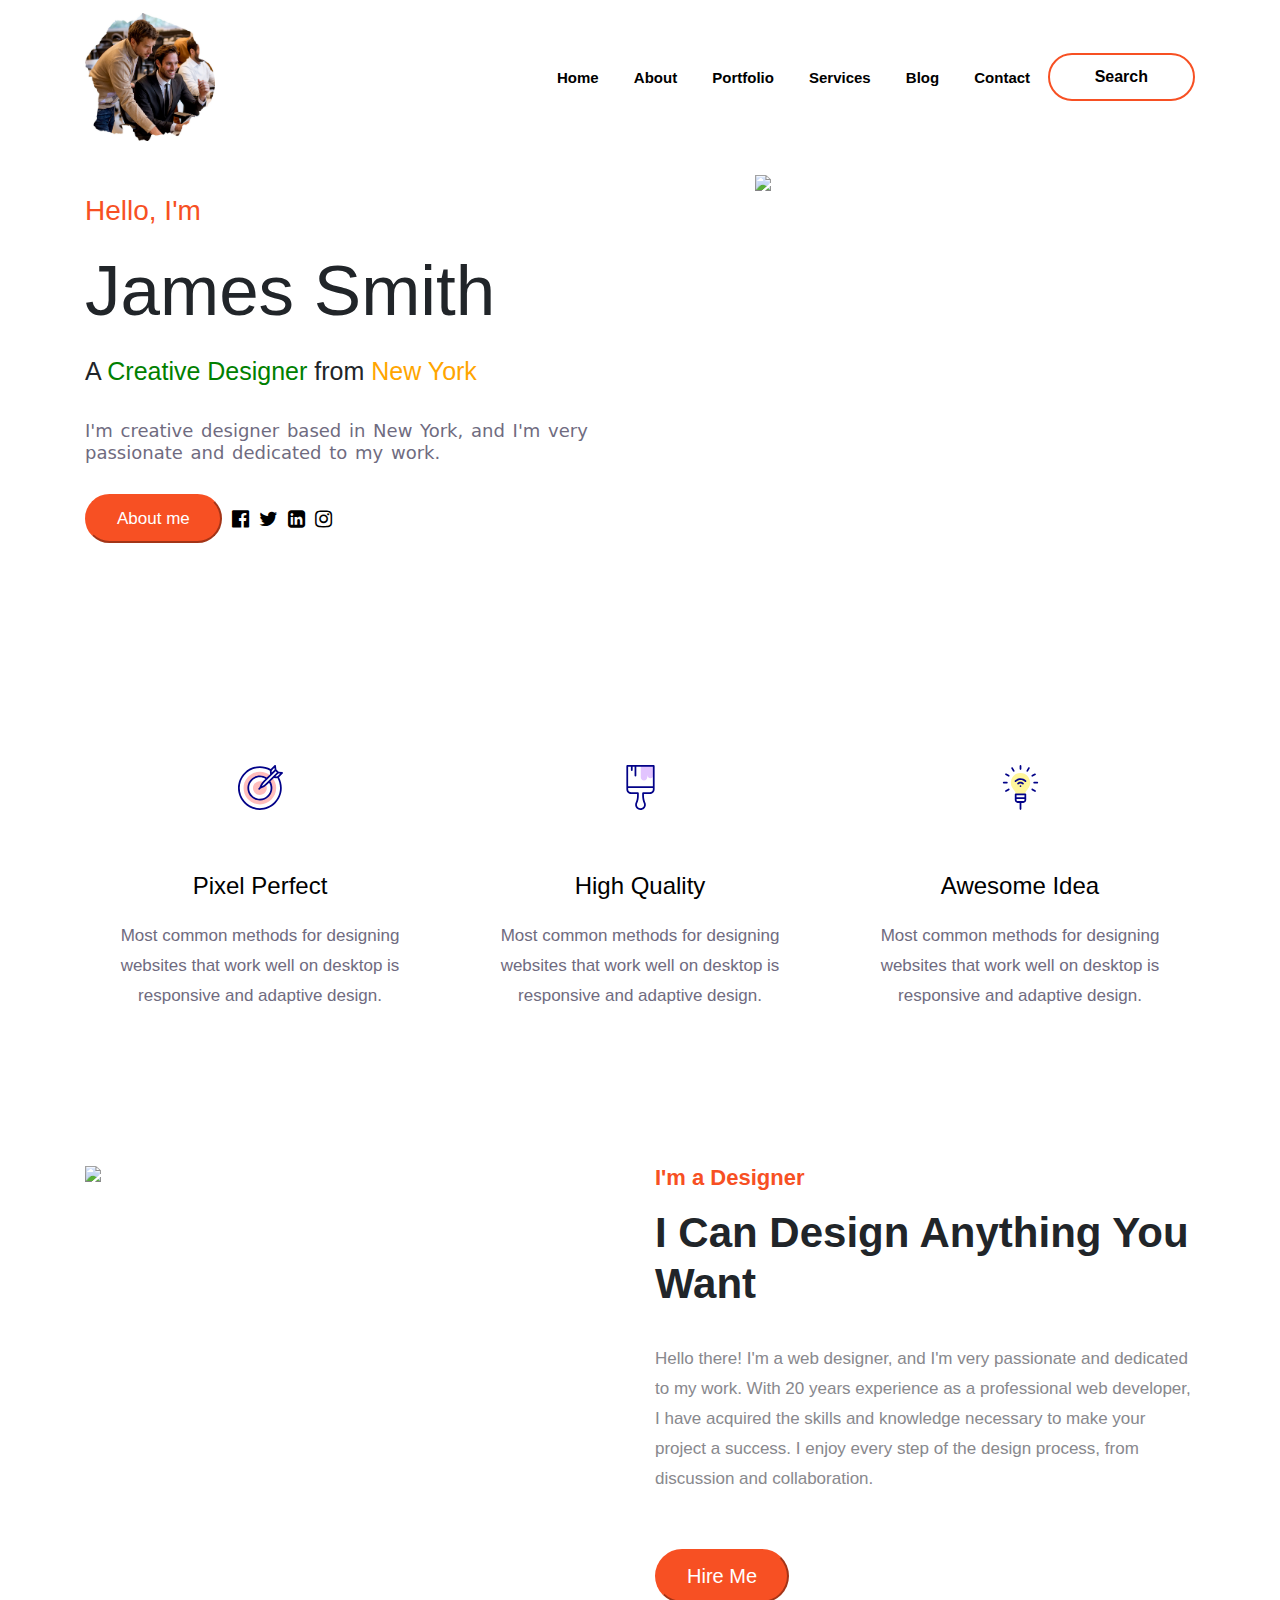
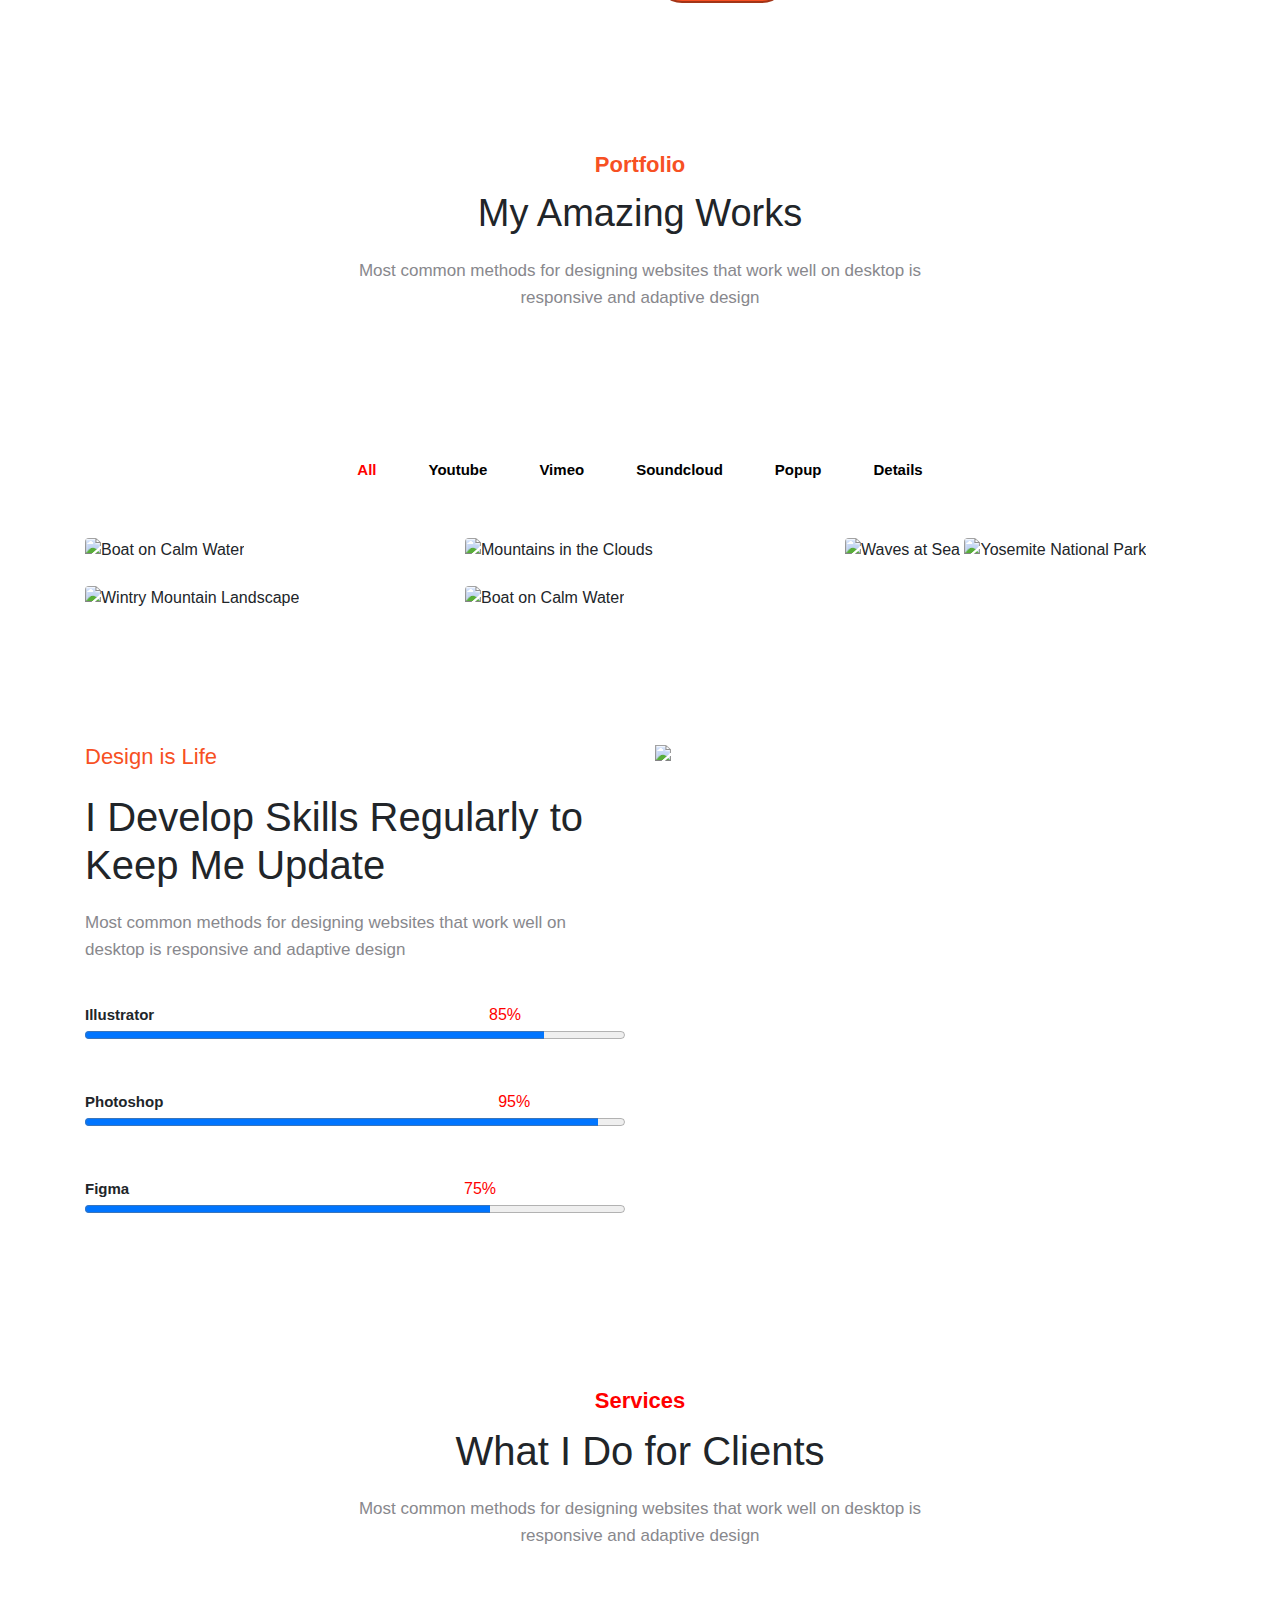
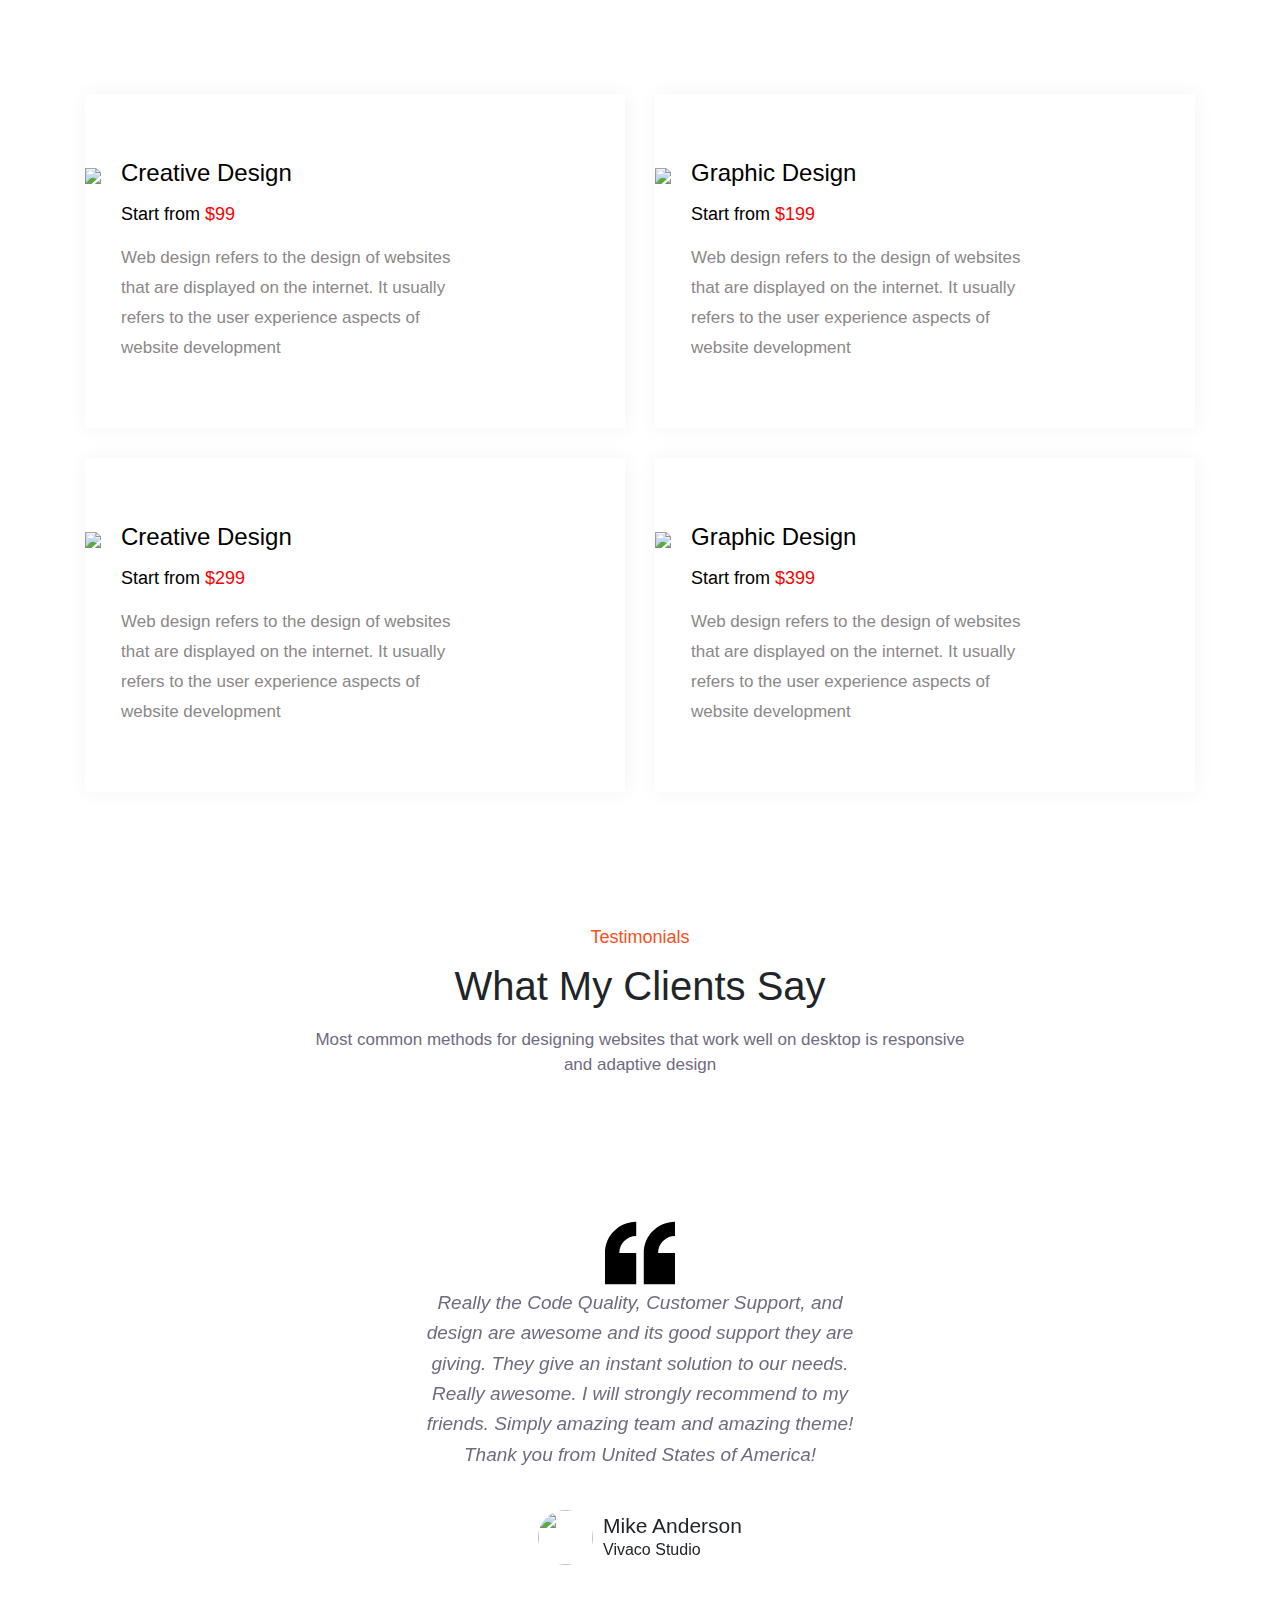
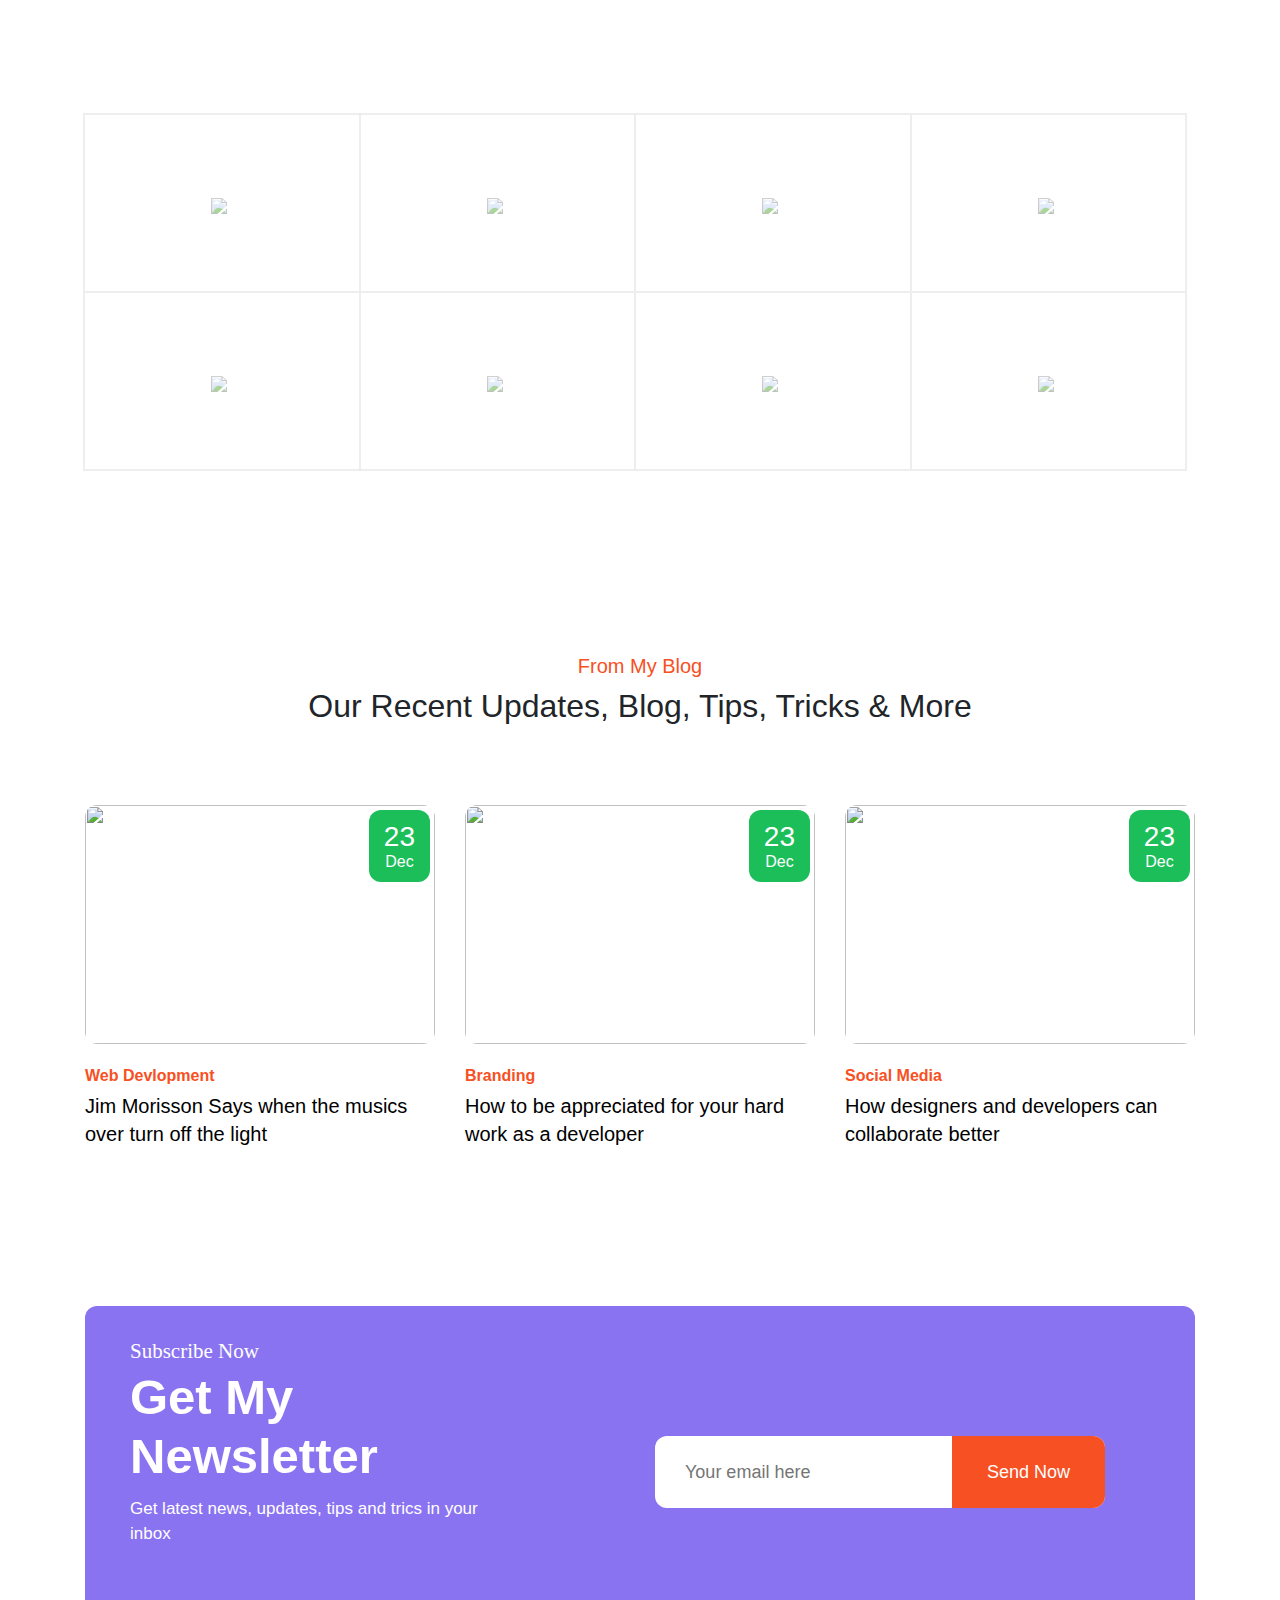
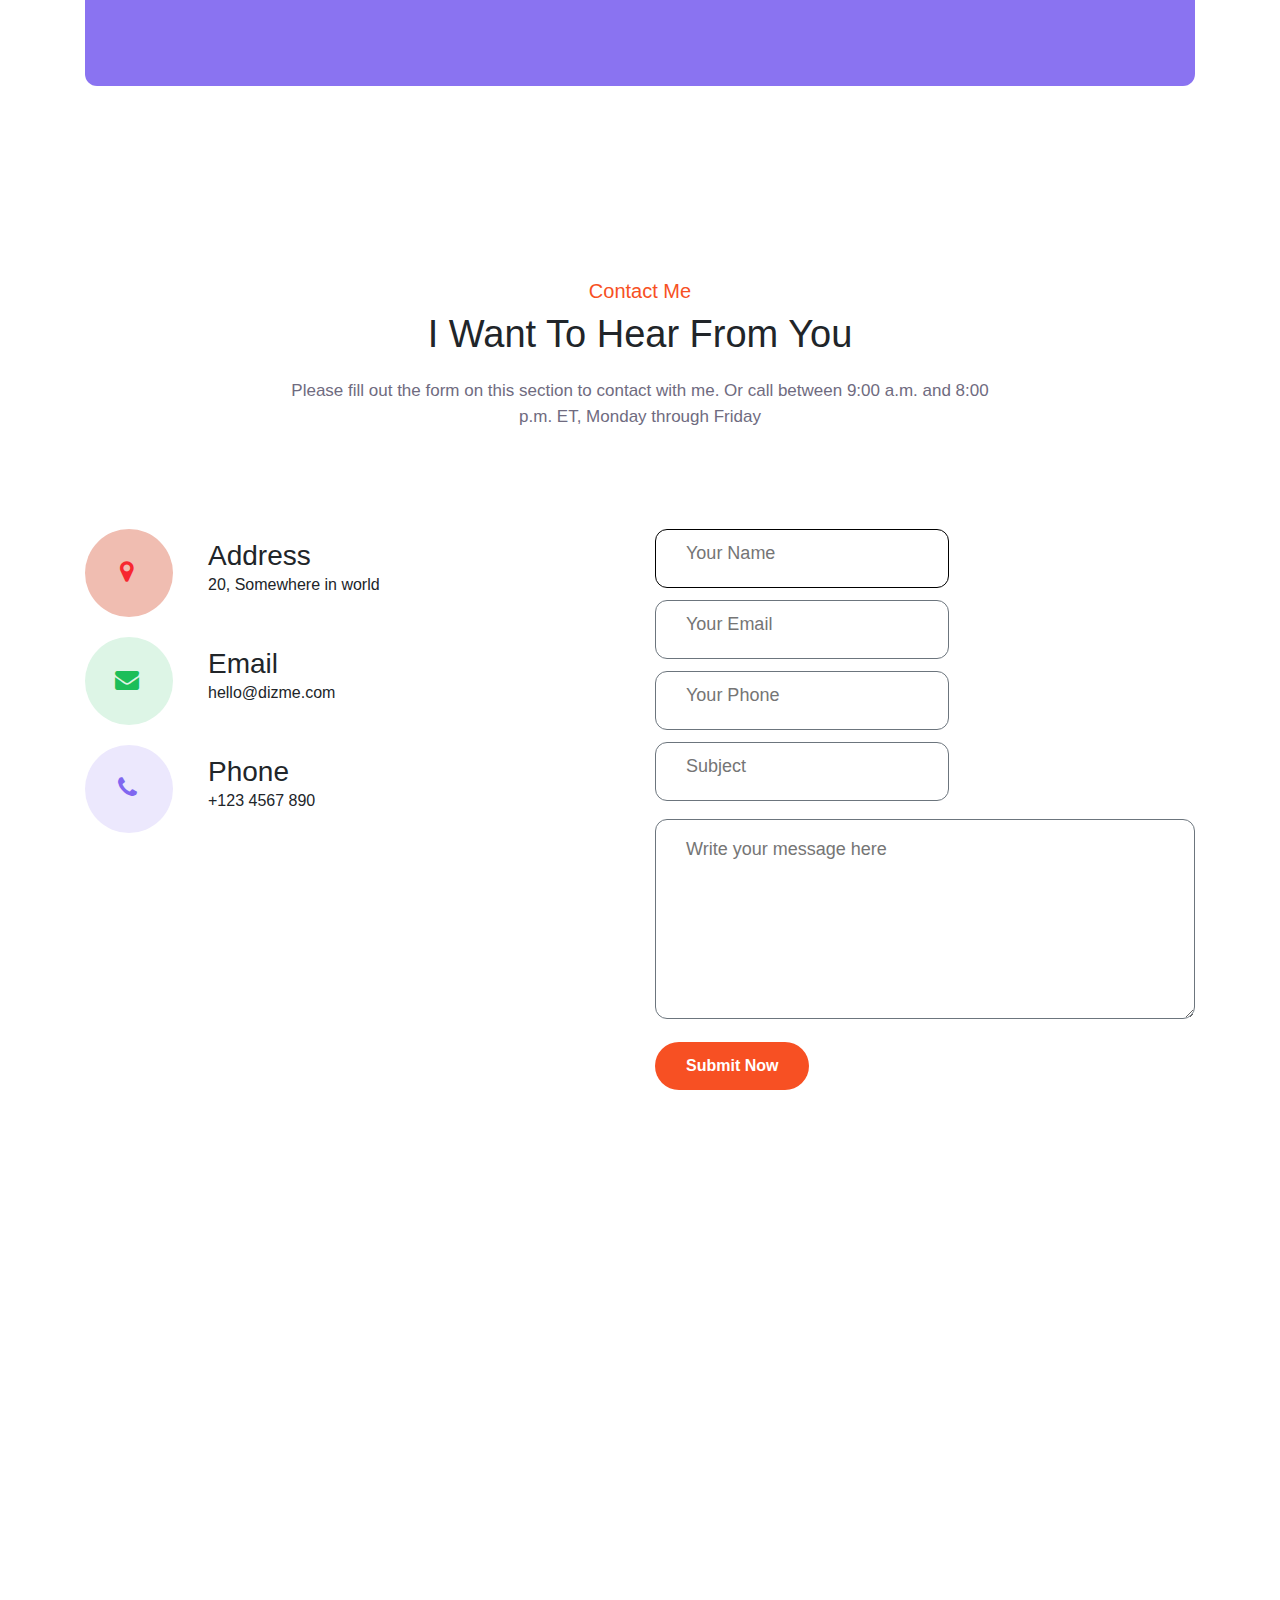
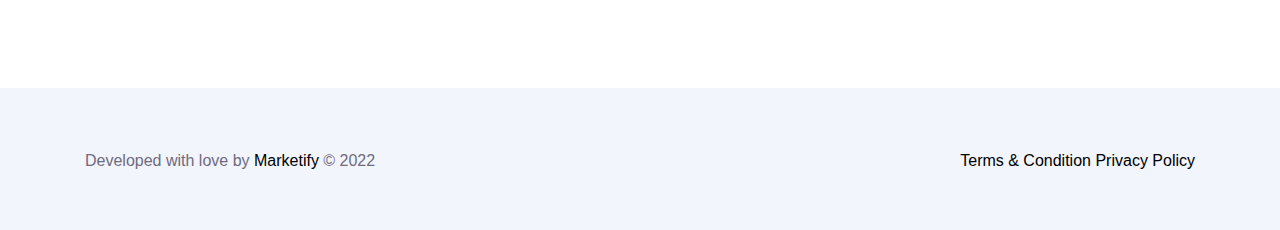
==== commit 4e741876: "Update index.html" ====
--- a/index.html
+++ b/index.html
@@ -27,7 +27,7 @@
                     </button>
                     <div class="collapse navbar-collapse mt-2" id="navbarTogglerDemo01">
                         <a class="navbar-brand" href="#">
-                            <img src="./image/logo.png">
+                            <img src="1 (1).jpg">
                         </a>
 
                         <ul class="navbar-nav">
@@ -243,7 +243,7 @@
             <div class="container">
                 <div class="row">
                     <div class="col-md-6 N">
-                        <img class="laptop" src="./image/1 (1).jpg">
+                        <img class="laptop" src="/image/1 (1).jpg">
                     </div>
                     <div class="col-md-6 M">
                         <span class="spa">I'm a Designer</span>
@@ -308,26 +308,26 @@
                                 <!-- gallary-->
                                 <div class="row">
                                     <div class="col-lg-4 col-md-12 mb-4 mb-lg-0">
-                                        <img src="./image/star.jpg" class="w-100 shadow-1-strong rounded mb-4"
+                                        <img src="/image/star.jpg" class="w-100 shadow-1-strong rounded mb-4"
                                             alt="Boat on Calm Water" />
 
-                                        <img src="./image/gol.jpg" class="w-100 shadow-1-strong rounded mb-4"
+                                        <img src="/image/gol.jpg" class="w-100 shadow-1-strong rounded mb-4"
                                             alt="Wintry Mountain Landscape" />
                                     </div>
 
                                     <div class="col-lg-4 mb-4 mb-lg-0">
-                                        <img src="./image/egg.jpg" class="w-100 shadow-1-strong rounded mb-4"
+                                        <img src="/image/egg.jpg" class="w-100 shadow-1-strong rounded mb-4"
                                             alt="Mountains in the Clouds" />
 
-                                        <img src="./image/black.jpg" class="w-100 shadow-1-strong rounded mb-4 up"
+                                        <img src="/image/black.jpg" class="w-100 shadow-1-strong rounded mb-4 up"
                                             alt="Boat on Calm Water" />
                                     </div>
 
                                     <div class="col-lg-4 mb-4 mb-lg-0">
-                                        <img src="./image/bhoot.jpg" class="w-100 shadow-1-strong rounded mb-4"
+                                        <img src="/image/bhoot.jpg" class="w-100 shadow-1-strong rounded mb-4"
                                             alt="Waves at Sea" />
 
-                                        <img src="./image/ballon.jpg"
+                                        <img src="/image/ballon.jpg"
                                             class="w-100 shadow-1-strong rounded mb-4 imgcraction"
                                             alt="Yosemite National Park" />
                                     </div>
@@ -342,26 +342,26 @@
                             </div>
                             <div class="tab-pane fade" id="vimeo" role="tabpanel" aria-labelledby="vimeo-tab">
                                 <div class="four">
-                                    <img class="star" src="./image/bhoot.jpg">
-                                    <img class="star" src="./image/gol.jpg">
+                                    <img class="star" src="/image/bhoot.jpg">
+                                    <img class="star" src="/image/gol.jpg">
                                 </div>
                             </div>
                             <div class="tab-pane fade" id="soundcloud" role="tabpanel" aria-labelledby="soundcloud-tab">
                                 <div class="five">
-                                    <img class="star" src="./image/ballon.jpg">
-                                    <img class="star" src="./image/black.jpg">
+                                    <img class="star" src="/image/ballon.jpg">
+                                    <img class="star" src="/image/black.jpg">
                                 </div>
                             </div>
                             <div class="tab-pane fade" id="popup" role="tabpanel" aria-labelledby="popup-tab">
                                 <div class="seven">
-                                    <img class="star" src="./image/black.jpg">
-                                    <img class="star" src="./image/gol.jpg">
+                                    <img class="star" src="/image/black.jpg">
+                                    <img class="star" src="/image/gol.jpg">
                                 </div>
                             </div>
                             <div class="tab-pane fade" id="details" role="tabpanel" aria-labelledby="details-tab">
                                 <div class="eight">
-                                    <img class="star" src="./image/egg.jpg">
-                                    <img class="star" src="./image/black.jpg">
+                                    <img class="star" src="/image/egg.jpg">
+                                    <img class="star" src="/image/black.jpg">
 
                                 </div>
                             </div>
@@ -408,7 +408,7 @@
                 </div>
                 <div class="col-md-6">
                     <div class="girl">
-                        <img class="laptop" src="./image/laptop.jpg">
+                        <img class="laptop" src="/image/laptop.jpg">
                     </div>
                 </div>
             </div>
@@ -430,7 +430,7 @@
                         <div class="col-md-6">
                             <div class="form">
                                 <div class="luck">
-                                    <img class="orang" src="./image/orange.png">
+                                    <img class="orang" src="/image/orange.png">
                                 </div>
                                 <div class="png">
                                     <h4 class="creat">Creative Design</h4>
@@ -448,7 +448,7 @@
                         <div class="col-md-6">
                             <div class="form">
                                 <div class="luck">
-                                    <img class="orang" src="./image/green.png">
+                                    <img class="orang" src="/image/green.png">
                                 </div>
                                 <div class="png">
                                     <h4 class="creat">Graphic Design</h4>
@@ -468,7 +468,7 @@
                         <div class="col-md-6">
                             <div class="form">
                                 <div class="luck">
-                                    <img class="orang" src="./image/jamni.png">
+                                    <img class="orang" src="/image/jamni.png">
                                 </div>
                                 <div class="png">
                                     <h4 class="creat">Creative Design</h4>
@@ -486,7 +486,7 @@
                         <div class="col-md-6 ">
                             <div class="form">
                                 <div class="luck">
-                                    <img class="orang" src="./image/lite.png">
+                                    <img class="orang" src="/image/lite.png">
                                 </div>
                                 <div class="png">
                                     <h4 class="creat">Graphic Design</h4>
@@ -554,7 +554,7 @@
                                     theme! Thank you from United States of America!</p>
                                 <div class="shortkey">
                                     <div class="imageballon">
-                                        <img class="main ballon" src="./image/pgl.jpg">
+                                        <img class="main ballon" src="/image/pgl.jpg">
                                     </div>
                                     <div class="detail">
                                         <h3 class="keita">Mike Anderson</h3>
@@ -569,7 +569,7 @@
                                     successfully. Much recommended!</p>
                                 <div class="shortkey">
                                     <div class="imageballon">
-                                        <img class="main ballon" src="./image/girl laugh.jpg">
+                                        <img class="main ballon" src="/image/girl laugh.jpg">
                                     </div>
                                     <div class="detailmain">
                                         <h3 class="keita">Keita Smith</h3>
@@ -584,7 +584,7 @@
                                     that I get to deal with you again in the near future.</p>
                                 <div class="shortkey">
                                     <div class="imageballon">
-                                        <img class="main ballon" src="./image/alan.jpg">
+                                        <img class="main ballon" src="/image/alan.jpg">
                                     </div>
                                     <div class="detail">
                                         <h3 class="keita">Alan Walker</h3>
@@ -615,49 +615,49 @@
                     <ul class="orderd">
                         <li class="mainlist">
                             <div class="imagebox">
-                                <img class="mainimg" src="./image/some.png">
+                                <img class="mainimg" src="/image/some.png">
                                 <a class="tags" href="#"></a>
                             </div>
                         </li>
                         <li class="mainlist">
                             <div class="imagebox">
-                                <img class="mainimg" src="./image/travels.png">
+                                <img class="mainimg" src="/image/travels.png">
                                 <a class="tags" href="#"></a>
                             </div>
                         </li>
                         <li class="mainlist">
                             <div class="imagebox">
-                                <img class="mainimg" src="./image/leavs.png">
+                                <img class="mainimg" src="/image/leavs.png">
                                 <a class="tags" href="#"></a>
                             </div>
                         </li>
                         <li class="mainlist">
                             <div class="imagebox">
-                                <img class="mainimg" src="./image/shushi.png">
+                                <img class="mainimg" src="/image/shushi.png">
                                 <a class="tags" href="#"></a>
                             </div>
                         </li>
                         <li class="mainlist">
                             <div class="imagebox">
-                                <img class="mainimg" src="./image/travels.png">
+                                <img class="mainimg" src="/image/travels.png">
                                 <a class="tags" href="#"></a>
                             </div>
                         </li>
                         <li class="mainlist">
                             <div class="imagebox">
-                                <img class="mainimg" src="./image/some.png">
+                                <img class="mainimg" src="/image/some.png">
                                 <a class="tags" href="#"></a>
                             </div>
                         </li>
                         <li class="mainlist">
                             <div class="imagebox">
-                                <img class="mainimg" src="./image/shushi.png">
+                                <img class="mainimg" src="/image/shushi.png">
                                 <a class="tags" href="#"></a>
                             </div>
                         </li>
                         <li class="mainlist">
                             <div class="imagebox">
-                                <img class="mainimg" src="./image/leavs.png">
+                                <img class="mainimg" src="/image/leavs.png">
                                 <a class="tags" href="#"></a>
                             </div>
                         </li>
@@ -710,7 +710,7 @@
                 <div class="col-lg-4 mb-4 mb-lg-0">
                     <div class="bg-image hover-overlay ripple shadow-1-strong rounded" data-ripple-color="light">
                         <div class="boys">
-                            <img src="./image/dantolaptp.jpg" class="w-100main" />
+                            <img src="/image/dantolaptp.jpg" class="w-100main" />
                         </div>
                         <div class="laptopboy">
                             <h3 class="date">23</h3>
@@ -734,7 +734,7 @@
                 <div class="col-lg-4 mb-4 mb-lg-0">
                     <div class="bg-image hover-overlay ripple shadow-1-strong rounded" data-ripple-color="light">
                         <div class="boys">
-                            <img src="./image/sciencetist.jpg" class="w-100main" />
+                            <img src="image/sciencetist.jpg" class="w-100main" />
                         </div>
                         <div class="laptopboy">
                             <h3 class="date">23</h3>
@@ -1012,4 +1012,4 @@
     </section>
 </body>
 
-</html>+</html>
